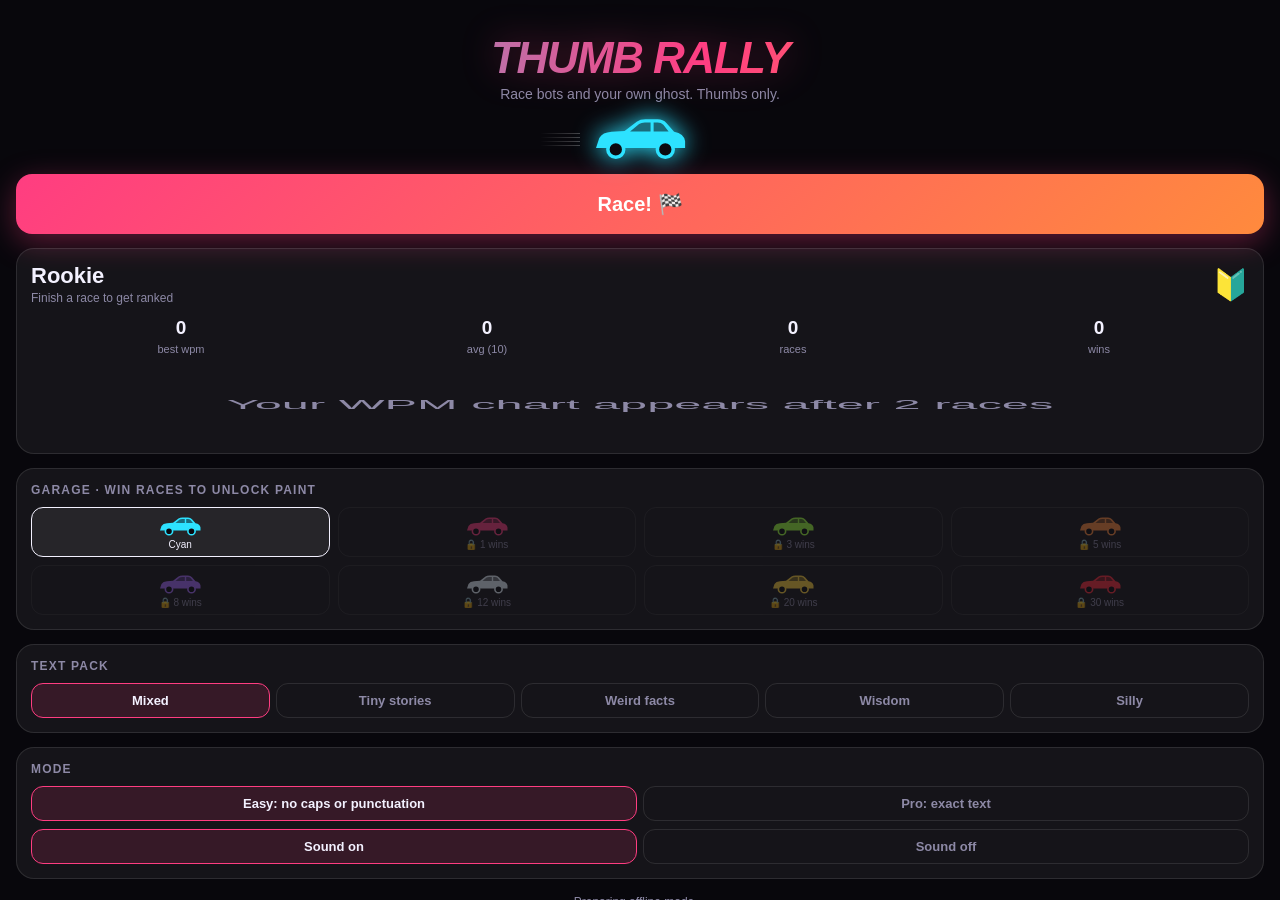
==== rally/index.html @ 87e40819 "Add Thumb Rally, an offline mobile typing racer Co-Authored-By: Claude Opus 5.5 <noreply@anthropic.c" ====
<!DOCTYPE html>
<html lang="en">
<head>
<meta charset="utf-8">
<meta name="viewport" content="width=device-width,initial-scale=1,maximum-scale=1,user-scalable=no,viewport-fit=cover,interactive-widget=resizes-content">
<meta name="theme-color" content="#08070c">
<meta name="apple-mobile-web-app-capable" content="yes">
<meta name="mobile-web-app-capable" content="yes">
<meta name="apple-mobile-web-app-status-bar-style" content="black-translucent">
<meta name="apple-mobile-web-app-title" content="Thumb Rally">
<link rel="manifest" href="manifest.json">
<link rel="apple-touch-icon" href="icon-180.png">
<link rel="icon" href="icon-192.png">
<title>Thumb Rally</title>
<style>
:root{--bg:#08070c;--fg:#f3f1ff;--dim:#8d89a6;--card:rgba(255,255,255,.055);--line:rgba(255,255,255,.1);--accent:#ff3d81;--good:#3ef0a1;--bad:#ff4d5e;--me:#2de2ff}
*{box-sizing:border-box;margin:0;padding:0}
html,body{height:100%;background:var(--bg);color:var(--fg);font-family:-apple-system,BlinkMacSystemFont,"SF Pro Rounded","Segoe UI",Roboto,sans-serif;overflow:hidden;-webkit-tap-highlight-color:transparent;overscroll-behavior:none}
button{font:inherit;color:inherit;background:none;border:0;cursor:pointer;-webkit-user-select:none;user-select:none}
#app{position:fixed;top:0;left:0;right:0;height:100%;display:flex;flex-direction:column;overflow:hidden}
.hidden{display:none!important}
.btn{display:block;width:100%;padding:15px;border-radius:16px;background:var(--card);border:1px solid var(--line);font-size:17px;font-weight:700;text-align:center}
.btn.go{background:linear-gradient(135deg,#ff3d81,#ff8a3d);border:0;color:#fff;font-size:20px;padding:18px;box-shadow:0 8px 30px rgba(255,61,129,.35)}
.card{background:var(--card);border:1px solid var(--line);border-radius:18px;padding:14px}
.card h3{font-size:12px;text-transform:uppercase;letter-spacing:1.2px;color:var(--dim);margin-bottom:10px;font-weight:700}
.chips{display:flex;gap:6px;flex-wrap:wrap}
.chip{flex:1;min-width:70px;padding:9px 6px;border-radius:12px;border:1px solid var(--line);font-size:13px;font-weight:650;color:var(--dim)}
.chip.on{color:var(--fg);border-color:var(--accent);background:rgba(255,61,129,.14)}
/* home */
#home{flex:1;overflow-y:auto;padding:calc(env(safe-area-inset-top) + 18px) 16px calc(env(safe-area-inset-bottom) + 18px);display:flex;flex-direction:column;gap:14px}
.brand{text-align:center;padding-top:2vh}
.logo{font-size:44px;font-weight:900;font-style:italic;letter-spacing:-1.5px;line-height:1;background:linear-gradient(90deg,#2de2ff,#ff3d81 55%,#ffb03d);-webkit-background-clip:text;background-clip:text;color:transparent;filter:drop-shadow(0 0 18px rgba(255,61,129,.35))}
.tag{color:var(--dim);margin-top:6px;font-size:14px}
.hero-car{height:44px;margin:14px auto 0;width:120px;position:relative}
.hero-car svg{width:120px;height:44px;filter:drop-shadow(0 0 12px currentColor)}
.speedlines{position:absolute;left:-40px;top:14px;width:40px;height:16px;background:repeating-linear-gradient(180deg,transparent 0 3px,rgba(255,255,255,.25) 3px 4px);mask:linear-gradient(90deg,transparent,#000);-webkit-mask:linear-gradient(90deg,transparent,#000)}
.rank{display:flex;align-items:center;justify-content:space-between}
.rank .big{font-size:22px;font-weight:850}
.rank .sub{color:var(--dim);font-size:12px;margin-top:2px}
.kpis{display:grid;grid-template-columns:repeat(4,1fr);gap:6px;margin-top:12px;text-align:center}
.kpis b{display:block;font-size:19px;font-weight:800}
.kpis span{font-size:11px;color:var(--dim)}
#spark{width:100%;height:70px;margin-top:12px;display:block}
.garage{display:grid;grid-template-columns:repeat(4,1fr);gap:8px}
.paint{border-radius:12px;border:1px solid var(--line);padding:8px 0 6px;display:flex;flex-direction:column;align-items:center;gap:3px;font-size:10px;color:var(--dim)}
.paint svg{width:44px;height:20px}
.paint.on{border-color:var(--fg);background:rgba(255,255,255,.07);color:var(--fg)}
.paint.locked{opacity:.35}
.foot{text-align:center;color:var(--dim);font-size:12px;line-height:1.6}
.foot .ok{color:var(--good)}
/* race */
#race{flex:1;display:flex;flex-direction:column;gap:8px;padding:calc(env(safe-area-inset-top) + 8px) 12px 8px;min-height:0}
.rtop{display:flex;align-items:center;gap:10px}
.x{width:36px;height:36px;border-radius:12px;background:var(--card);border:1px solid var(--line);font-size:16px;flex:none}
.live{flex:1;display:flex;justify-content:space-around;text-align:center}
.live b{display:block;font-size:20px;font-weight:850;font-variant-numeric:tabular-nums;line-height:1.1}
.live span{font-size:10px;color:var(--dim);text-transform:uppercase;letter-spacing:1px}
#track{position:relative;border-radius:14px;background:linear-gradient(180deg,#111018,#0c0b12);border:1px solid var(--line);padding:4px 0;flex:none;overflow:hidden}
.lane{position:relative;height:28px;border-bottom:1px dashed rgba(255,255,255,.07)}
.lane:last-child{border-bottom:0}
.lane .nm{position:absolute;right:22px;top:50%;transform:translateY(-50%);font-size:9px;color:rgba(255,255,255,.28);font-weight:700;letter-spacing:.5px;text-transform:uppercase;white-space:nowrap}
.car{position:absolute;top:4px;left:0;width:44px;height:20px;will-change:transform}
.car svg{width:44px;height:20px;display:block}
.car.me svg{filter:drop-shadow(0 0 6px currentColor)}
.car.ghost{opacity:.35}
.finish{position:absolute;top:0;bottom:0;right:6px;width:8px;background:conic-gradient(#fff 25%,#000 0 50%,#fff 0 75%,#000 0) 0 0/8px 8px;opacity:.6}
#count{position:absolute;inset:0;display:flex;align-items:center;justify-content:center;font-size:54px;font-weight:900;font-style:italic;background:rgba(8,7,12,.55);pointer-events:none}
#text{flex:1;min-height:56px;overflow-y:auto;font-size:19px;line-height:1.55;padding:10px 12px;border-radius:14px;background:var(--card);border:1px solid var(--line);color:#6f6b86;scroll-behavior:smooth;-webkit-user-select:none;user-select:none}
#text .done{color:var(--fg)}
#text .ok{color:var(--good)}
#text .err{color:#fff;background:var(--bad);border-radius:3px}
#text .cur{border-bottom:2px solid var(--me);color:#cfcbe6}
#text .caret{display:inline-block;width:2px;height:1.1em;background:var(--me);vertical-align:-2px;margin-right:-2px;animation:blink 1s steps(1) infinite}
@keyframes blink{50%{opacity:0}}
#inp{flex:none;width:100%;font-size:18px;padding:12px 14px;border-radius:14px;border:2px solid var(--line);background:#111018;color:var(--fg);outline:none;font-family:inherit}
#inp.bad{border-color:var(--bad);background:#2a0f16}
#inp:focus{border-color:var(--me)}
#inp.bad:focus{border-color:var(--bad)}
#tapkb{flex:none;text-align:center;font-size:12px;color:var(--dim)}
/* results */
#res{position:fixed;inset:0;background:rgba(6,5,10,.82);backdrop-filter:blur(10px);-webkit-backdrop-filter:blur(10px);display:flex;align-items:center;justify-content:center;padding:20px;opacity:0;pointer-events:none;transition:opacity .3s;z-index:5}
#res.show{opacity:1;pointer-events:auto}
.rc{width:100%;max-width:360px;display:flex;flex-direction:column;gap:12px;text-align:center}
.place{font-size:40px;font-weight:900;font-style:italic}
.wpmbig{font-size:64px;font-weight:900;line-height:1;font-variant-numeric:tabular-nums;background:linear-gradient(90deg,#2de2ff,#ff3d81);-webkit-background-clip:text;background-clip:text;color:transparent}
.wpmbig small{font-size:18px;-webkit-text-fill-color:var(--dim)}
.rgrid{display:grid;grid-template-columns:repeat(3,1fr);gap:6px}
.rgrid div{background:var(--card);border-radius:12px;padding:10px 0}
.rgrid b{display:block;font-size:18px}
.rgrid span{font-size:11px;color:var(--dim)}
.badge{display:inline-block;margin:0 auto;padding:6px 12px;border-radius:999px;background:rgba(62,240,161,.15);color:var(--good);font-weight:750;font-size:13px}
.badge.pink{background:rgba(255,61,129,.15);color:#ff7aa8}
.podium{font-size:13px;color:var(--dim);line-height:1.7}
.podium b{color:var(--fg)}
</style>
</head>
<body>
<div id="app">

<section id="home">
  <div class="brand">
    <div class="logo">THUMB RALLY</div>
    <div class="tag">Race bots and your own ghost. Thumbs only.</div>
    <div class="hero-car" id="heroCar"><div class="speedlines"></div></div>
  </div>
  <button class="btn go" id="bRace">Race! 🏁</button>
  <div class="card">
    <div class="rank"><div><div class="big" id="rName">Rookie</div><div class="sub" id="rNext">Finish a race to get ranked</div></div><div style="font-size:30px" id="rIcon">🔰</div></div>
    <div class="kpis"><div><b id="kBest">0</b><span>best wpm</span></div><div><b id="kAvg">0</b><span>avg (10)</span></div><div><b id="kRaces">0</b><span>races</span></div><div><b id="kWins">0</b><span>wins</span></div></div>
    <svg id="spark" viewBox="0 0 300 70" preserveAspectRatio="none"></svg>
  </div>
  <div class="card">
    <h3>Garage · win races to unlock paint</h3>
    <div class="garage" id="garage"></div>
  </div>
  <div class="card">
    <h3>Text pack</h3>
    <div class="chips" id="cPack"><button class="chip" data-v="mix">Mixed</button><button class="chip" data-v="story">Tiny stories</button><button class="chip" data-v="fact">Weird facts</button><button class="chip" data-v="wise">Wisdom</button><button class="chip" data-v="silly">Silly</button></div>
  </div>
  <div class="card">
    <h3>Mode</h3>
    <div class="chips" id="cEasy" style="margin-bottom:8px"><button class="chip" data-v="1">Easy: no caps or punctuation</button><button class="chip" data-v="0">Pro: exact text</button></div>
    <div class="chips" id="cSound"><button class="chip" data-v="1">Sound on</button><button class="chip" data-v="0">Sound off</button></div>
  </div>
  <div class="foot"><span id="offline">Preparing offline mode…</span><br><span id="a2hs"></span></div>
</section>

<section id="race" class="hidden">
  <div class="rtop">
    <button class="x" id="bQuit" aria-label="Quit">✕</button>
    <div class="live"><div><b id="lWpm">0</b><span>wpm</span></div><div><b id="lPlace">–</b><span>place</span></div><div><b id="lAcc">100%</b><span>accuracy</span></div><div><b id="lTime">0.0</b><span>sec</span></div></div>
  </div>
  <div id="track"><div class="finish"></div><div id="lanes"></div><div id="count">3</div></div>
  <div id="text"></div>
  <input id="inp" type="text" autocomplete="off" autocorrect="off" autocapitalize="none" spellcheck="false" inputmode="text" enterkeyhint="go" aria-label="Type here">
  <div id="tapkb" class="hidden">Tap the box above if your keyboard closed</div>
</section>

</div>

<div id="res">
  <div class="rc">
    <div class="place" id="oPlace">1st 🏆</div>
    <div class="wpmbig"><span id="oWpm">0</span> <small>wpm</small></div>
    <div id="oBadges" style="display:flex;flex-direction:column;gap:6px"></div>
    <div class="rgrid"><div><b id="oAcc">100%</b><span>accuracy</span></div><div><b id="oTime">0s</b><span>time</span></div><div><b id="oErr">0</b><span>typos</span></div></div>
    <div class="podium" id="oPodium"></div>
    <button class="btn go" id="oAgain">Race again</button>
    <button class="btn" id="oHome">Home</button>
  </div>
</div>

<script>
(()=>{
const $=s=>document.querySelector(s);
const store={get(k,d){try{const v=localStorage.getItem('rally.'+k);return v==null?d:JSON.parse(v)}catch(e){return d}},set(k,v){try{localStorage.setItem('rally.'+k,JSON.stringify(v))}catch(e){}}};
const S=Object.assign({races:0,wins:0,best:0,hist:[],ghost:null,color:0,easy:true,sound:true,pack:'mix',recent:[]},store.get('save',{}));
const persist=()=>store.set('save',S);

// ---------- content ----------
const PACKS={
story:["The cat waited by the door all afternoon. When the mail finally arrived, she sniffed it once, looked deeply disappointed, and went back to sleep.",
"My grandmother keeps a jar of buttons that nobody is allowed to use. She says each one is a memory, and some of them are older than our house.",
"He practiced the speech in the shower for a week. On the big day he forgot every word, told a joke instead, and got a standing ovation.",
"The last slice of pizza sat alone in the box. Four roommates walked past it twice, each one too polite to take it and too hungry to forget it.",
"She planted sunflowers along the fence in spring. By August they were taller than the neighbors, who started waving at the flowers instead of her.",
"The pilot announced a short delay. Somewhere in row twelve a baby laughed, and suddenly the whole cabin decided to be in a good mood.",
"We got lost on the way to the beach and found a tiny bakery instead. It is still the best wrong turn any of us has ever made.",
"The robot vacuum bumped into the couch for the fifth time, paused, and then turned around as if it had suddenly remembered an appointment.",
"Every Sunday my dad makes pancakes shaped like animals. Most of them look like potatoes, but we always guess the animal out loud anyway.",
"The new kid sat alone at lunch until someone slid over a cookie without a word. Twenty years later, they were still best friends.",
"Halfway up the mountain I wanted to quit. At the top, eating a squished sandwich above the clouds, I could not remember why.",
"The old dog no longer chases the ball. He just watches it roll away, wags his tail, and lets the puppy do the running for both of them."],
fact:["Octopuses have three hearts and blue blood. Two of the hearts pump blood to the gills, while the third keeps it moving through the rest of the body.",
"Honey almost never spoils. Archaeologists have found pots of honey in ancient Egyptian tombs that were thousands of years old and still edible.",
"A day on Venus is longer than a year on Venus. The planet spins so slowly that it circles the sun before it finishes a single rotation.",
"Bananas are berries, but strawberries are not. In botany, a berry grows from a single flower with one ovary, and strawberries break that rule.",
"Sea otters often hold hands while they sleep so they do not drift apart. A group of resting otters floating together is called a raft.",
"The Eiffel Tower grows taller in summer. Heat makes the iron expand, adding up to about fifteen centimeters to its height on hot days.",
"Wombats produce cube shaped poop. Scientists think the shape helps it stay put, so the droppings can mark territory without rolling away.",
"Your brain uses about twenty percent of your body's energy, even though it makes up only around two percent of your weight.",
"Lightning is about five times hotter than the surface of the sun. A single bolt can heat the air around it to roughly thirty thousand kelvin.",
"Some turtles can breathe through their rear ends. In winter, certain species absorb oxygen from the water this way while resting on the bottom.",
"There are more ways to shuffle a deck of cards than there are atoms on Earth. Any well shuffled deck is almost certainly in a brand new order.",
"A group of flamingos is called a flamboyance. They get their pink color from the tiny shrimp and algae they eat every day."],
wise:["You do not have to be great to start, but you do have to start to be great. The first draft is allowed to be terrible. That is its job.",
"Drink some water, step outside, and look at something far away. Half of your problems feel smaller after ten minutes of sky.",
"Be the kind of person who returns the shopping cart. Nobody is watching, and that is exactly the point.",
"Comparison is a thief with excellent timing. Run your own race, at your own pace, and check your own progress instead of theirs.",
"Say thank you more than you think you need to. People remember how you made them feel long after they forget what you said.",
"Rest is not a reward for finishing. It is part of the work, the same way silence is part of the music.",
"If it takes less than two minutes, do it now. A tiny task left waiting grows heavier every time you look at it.",
"Ask the question. The worst answer is no, and no is just the place where a better question usually begins.",
"Small habits add up quietly. One page a day is a dozen books a year, and nobody notices until you are suddenly the one who reads.",
"Your future self is watching what you do right now. Give them something to be grateful for, even if it is only a good night of sleep.",
"Mistakes are proof that you are trying. Keep the lesson, lose the shame, and go again with slightly better aim.",
"Call your people. The ones who knew you before you figured anything out are rare, and they will not be around forever."],
silly:["A penguin in a tuxedo walked into a fancy restaurant. The waiter apologized and said the dress code was casual tonight.",
"My phone changed dinner to diner, so now my whole family thinks I bought a restaurant. I am not correcting them yet.",
"The toaster and the microwave are not speaking. Nobody knows what happened, but the bread has clearly picked a side.",
"Breaking news: local man finally finds the end of the tape roll and declares it the greatest day of his entire life.",
"If a llama wore pajamas, would it be a pajama llama or a llama in pajamas? Experts are divided and frankly a little tired.",
"I told my plant a joke today. It did not laugh, but it did grow one new leaf, which I am choosing to see as a polite chuckle.",
"The squirrel outside my window has a better routine than I do. Wake up, snack, sprint, nap, snack again, and no emails at all.",
"My cat knocked a glass off the table, stared at me, and then knocked off a second one just to make sure I understood the message.",
"I tried to organize my sock drawer, but every pair had already run away together. Only the single socks remain, plotting revenge.",
"The weather app said zero percent chance of rain, and the clouds took that personally. I am now writing this from inside a puddle.",
"Today I pressed the elevator button eleven times. It did not come faster, but it did make me feel like a very important person.",
"My smart fridge sent me a notification that just said we need to talk. I have not opened the kitchen door since."]};
const ALL=Object.entries(PACKS).flatMap(([k,a])=>a.map((t,i)=>k+':'+i));
function pickText(){const pool=ALL.filter(id=>(S.pack==='mix'||id.startsWith(S.pack+':'))&&!S.recent.includes(id));const list=pool.length?pool:ALL.filter(id=>S.pack==='mix'||id.startsWith(S.pack+':'));
  const id=list[(Math.random()*list.length)|0];S.recent=[id,...S.recent].slice(0,20);const[k,i]=id.split(':');let t=PACKS[k][+i];
  if(S.easy)t=t.toLowerCase().replace(/[^a-z ]/g,'').replace(/\s+/g,' ').trim();return t}

// ---------- cars ----------
const PAINTS=[['Cyan','#2de2ff',0],['Hot pink','#ff3d81',1],['Lime','#9dff3d',3],['Tangerine','#ff8a3d',5],['Violet','#a76bff',8],['Ice','#e8f4ff',12],['Gold','#ffd23d',20],['Ruby','#ff2b3d',30]];
const carSVG=c=>`<svg viewBox="0 0 44 20" style="color:${c}"><path fill="currentColor" d="M2 14.5 3.5 10Q5 7.5 9 7.2L15 6.8 20.5 2.6Q22 1.5 24.5 1.5H30Q32.5 1.5 34 3.2L37.5 7.2Q42 8 42.5 11.5V14.5Z"/><path fill="#0b0a10" opacity=".55" d="M17.5 7 21.6 3.6Q22.6 2.9 24.2 2.9H26.8V7ZM28.2 2.9H30Q31.6 2.9 32.6 4L35 7H28.2Z"/><circle cx="11" cy="15.2" r="3.6" fill="#0b0a10" stroke="currentColor" stroke-width="1.6"/><circle cx="33.5" cy="15.2" r="3.6" fill="#0b0a10" stroke="currentColor" stroke-width="1.6"/></svg>`;
const BOTNAMES=['Grandma Gigi','Turbo Tom','Auto Correct','Speedy Sue','Captain Caps','Lag Lord','Sir Swipe','Thumb Wars','Emoji Emma','Typo Tyler','Fast Fiona','Slow Joe Pro','Backspace Bob','Keyboard Kim'];
const BOTCOLORS=['#ffb03d','#9dff3d','#a76bff','#ff6b6b','#ffd23d','#7af0ff'];

// ---------- sound ----------
let AC=null;
function tone(f,d=.06,v=.035,type='sine',delay=0){if(!S.sound)return;try{AC=AC||new(window.AudioContext||window.webkitAudioContext)();if(AC.state==='suspended')AC.resume();
  const t0=AC.currentTime+delay,o=AC.createOscillator(),g=AC.createGain();o.type=type;o.frequency.value=f;g.gain.setValueAtTime(0,t0);g.gain.linearRampToValueAtTime(v,t0+.006);g.gain.exponentialRampToValueAtTime(.0001,t0+d);o.connect(g).connect(AC.destination);o.start(t0);o.stop(t0+d+.02)}catch(e){}}
const buzz=ms=>{try{navigator.vibrate&&navigator.vibrate(ms)}catch(e){}};

// ---------- viewport (keep UI above the keyboard) ----------
const app=$('#app');
function fitVV(){const vv=window.visualViewport;if(!vv)return;app.style.height=vv.height+'px';app.style.transform=`translateY(${vv.offsetTop}px)`;if(R)layoutTrack()}
if(window.visualViewport){visualViewport.addEventListener('resize',fitVV);visualViewport.addEventListener('scroll',fitVV)}
addEventListener('resize',fitVV);

// ---------- race ----------
let R=null;const inp=$('#inp');
const avgRecent=n=>{const h=S.hist.slice(-n);return h.length?h.reduce((a,b)=>a+b,0)/h.length:0};
function newRace(){
  const text=pickText();const base=Math.max(14,avgRecent(5)||24);const lift=1+Math.min(S.wins,30)*.004;
  const names=[...BOTNAMES].sort(()=>Math.random()-.5);const mult=[.8,.97,1.13].sort(()=>Math.random()-.5);
  const bots=mult.map((m,k)=>({name:names[k],color:BOTCOLORS[(k+S.races)%BOTCOLORS.length],wpm:base*m*lift*(.95+Math.random()*.1),pos:0,noise:0,fin:null}));
  R={text,words:text.split(' '),wi:0,committed:0,good:0,errNow:0,keys:0,typos:0,state:'count',t0:0,t:0,bots,ghost:S.ghost,samples:[],lastSample:0,fin:null};
  persist();
  // lanes
  const lanes=$('#lanes');lanes.innerHTML='';
  const rows=[{name:'You',color:PAINTS[S.color][1],me:true},...(R.ghost?[{name:'Your best · '+R.ghost.wpm,color:PAINTS[S.color][1],ghost:true}]:[]),...bots.map(b=>({name:b.name,color:b.color}))];
  rows.forEach(r=>{const l=document.createElement('div');l.className='lane';l.innerHTML=`<span class="nm">${r.name}</span><div class="car${r.me?' me':''}${r.ghost?' ghost':''}">${carSVG(r.color)}</div>`;lanes.appendChild(l);r.el=l.querySelector('.car')});
  R.cars=rows;
  inp.value='';inp.classList.remove('bad');
  $('#res').classList.remove('show');$('#home').classList.add('hidden');$('#race').classList.remove('hidden');
  renderText();updLive();layoutTrack();
  inp.focus({preventScroll:true});
  // countdown
  const c=$('#count');c.classList.remove('hidden');let n=3;c.textContent=n;tone(440,.15,.05,'square');
  clearInterval(R.cd);R.cd=setInterval(()=>{n--;if(n>0){c.textContent=n;tone(440,.15,.05,'square')}else{clearInterval(R.cd);c.textContent='GO!';tone(880,.3,.05,'square');R.state='run';R.t0=performance.now();inp.value='';setTimeout(()=>c.classList.add('hidden'),450);requestAnimationFrame(loop)}},700);
}
let trackW=300;function layoutTrack(){const w=$('#track').clientWidth;if(w>0)trackW=w-44-18;placeCars()}
function placeCars(){if(!R)return;const total=R.text.length;
  R.cars.forEach((c,k)=>{let f=0;if(c.me)f=(R.committed+R.good)/total;else if(c.ghost)f=ghostAt(R.t);else f=R.bots[k-(R.ghost?2:1)].pos/total;
    c.el.style.transform=`translateX(${Math.min(1,f)*trackW}px)`})}
function ghostAt(t){const g=R.ghost;if(!g)return 0;const i=Math.floor(t/.25);return i>=g.s.length?1:g.s[i]}
function norm(v){return S.easy?v.toLowerCase():v.replace(/[‘’]/g,"'").replace(/[“”]/g,'"')}
inp.addEventListener('input',e=>{
  if(!R||R.state!=='run'){inp.value='';return}
  let v=norm(inp.value);const before=R.errNow;
  if(e.inputType&&e.inputType.startsWith('insert'))R.keys+=(e.data||'x').length;
  // commit finished words (works for swipe typing too)
  for(;;){const last=R.wi===R.words.length-1;const target=R.words[R.wi]+(last?'':' ');
    if(v.startsWith(target)){v=v.slice(target.length);R.committed+=target.length;R.wi++;tone(620+Math.random()*80,.05,.025);if(R.wi>=R.words.length){inp.value='';R.good=0;R.errNow=0;finish();return}}else break}
  if(inp.value!==v)inp.value=v;
  const target=R.words[R.wi]+(R.wi===R.words.length-1?'':' ');let k=0;while(k<v.length&&k<target.length&&v[k]===target[k])k++;
  R.good=k;R.errNow=v.length-k;
  if(R.errNow>before){R.typos+=R.errNow-before;tone(150,.09,.05,'triangle');buzz(25)}
  inp.classList.toggle('bad',R.errNow>0);renderText();
});
inp.addEventListener('keydown',e=>{if(e.key==='Enter')e.preventDefault()});
inp.addEventListener('blur',()=>{if(R&&R.state!=='done'&&!$('#race').classList.contains('hidden'))$('#tapkb').classList.remove('hidden')});
inp.addEventListener('focus',()=>{$('#tapkb').classList.add('hidden');window.scrollTo(0,0)});
$('#text').addEventListener('click',()=>inp.focus());$('#track').addEventListener('click',()=>inp.focus());

const esc=s=>s.replace(/&/g,'&amp;').replace(/</g,'&lt;');
function renderText(){const t=R.text,p=R.committed,g=R.good,e=R.errNow;
  const cur=R.words[R.wi]||'';const wEnd=p+cur.length;
  const a=esc(t.slice(0,p)),b=esc(t.slice(p,p+g)),c=esc(t.slice(p+g,p+g+e)),d1=esc(t.slice(p+g+e,Math.max(wEnd,p+g+e))),d2=esc(t.slice(Math.max(wEnd,p+g+e)));
  $('#text').innerHTML=`<span class="done">${a}</span><span class="cur"><span class="ok">${b}</span><span class="err">${c.replace(/ /g,'&nbsp;')}</span><span class="caret"></span>${d1}</span>${d2}`;
  const car=$('#text .caret');if(car){const box=$('#text');const top=car.offsetTop-box.offsetTop;if(top>box.scrollTop+box.clientHeight-34||top<box.scrollTop)box.scrollTop=top-10}}
function wpmNow(){const m=R.t/60;return m>0.01?Math.round((R.committed+R.good)/5/m):0}
function acc(){return R.keys?Math.max(0,Math.round(100*(R.keys-R.typos)/R.keys)):100}
function place(){const me=R.committed+R.good;let p=1;R.bots.forEach(b=>{if(b.fin!=null||b.pos>me)p++});return p}
const ord=n=>n+(['th','st','nd','rd'][n]||'th');
function updLive(){$('#lWpm').textContent=R.state==='run'||R.state==='done'?wpmNow():0;$('#lPlace').textContent=R.state==='count'?'–':ord(place());$('#lAcc').textContent=acc()+'%';$('#lTime').textContent=R.t.toFixed(1)}
let lastF=0;
function loop(now){if(!R||R.state!=='run')return;const dt=lastF?Math.min(.05,(now-lastF)/1000):0;lastF=now;R.t=(now-R.t0)/1000;
  const total=R.text.length;
  R.bots.forEach(b=>{if(b.fin!=null)return;b.noise+=(Math.random()-.5)*dt*3;b.noise=Math.max(-1,Math.min(1,b.noise*.995));
    const cps=b.wpm*5/60*(1+.28*b.noise);b.pos+=Math.max(0,cps)*dt;if(b.pos>=total){b.pos=total;b.fin=R.t}});
  if(R.t-R.lastSample>=.25){R.lastSample+=.25;R.samples.push((R.committed+R.good)/total)}
  placeCars();updLive();requestAnimationFrame(loop)}
function finish(){R.state='done';R.t=(performance.now()-R.t0)/1000;R.samples.push(1);lastF=0;
  const wpm=Math.round(R.text.length/5/(R.t/60));const a=acc();const pl=1+R.bots.filter(b=>b.fin!=null&&b.fin<R.t).length;
  const prevBest=S.best;const prevWins=S.wins;
  S.races++;if(pl===1)S.wins++;S.hist.push(wpm);if(S.hist.length>200)S.hist=S.hist.slice(-200);
  let newBest=false;if(wpm>S.best){S.best=wpm;S.ghost={wpm,s:R.samples.map(x=>+x.toFixed(3))};newBest=true}
  persist();placeCars();updLive();
  [523,659,784,1047].forEach((f,k)=>tone(f,.3,.04,'square',k*.08));buzz([30,50,30]);
  $('#oPlace').textContent=['','1st 🏆','2nd 🥈','3rd 🥉','4th 🏁'][pl];
  $('#oWpm').textContent=wpm;$('#oAcc').textContent=a+'%';$('#oTime').textContent=R.t.toFixed(1)+'s';$('#oErr').textContent=R.typos;
  const badges=[];if(newBest)badges.push(`<span class="badge">🔥 New personal best${prevBest?` (+${wpm-prevBest})`:''}</span>`);
  PAINTS.forEach(p=>{if(p[2]>prevWins&&p[2]<=S.wins)badges.push(`<span class="badge pink">🎨 Unlocked ${p[0]} paint</span>`)});
  const oldRank=rankOf(prevBest),nr=rankOf(S.best);if(nr.name!==oldRank.name&&S.best>0)badges.push(`<span class="badge">${nr.icon} Ranked up to ${nr.name}</span>`);
  $('#oBadges').innerHTML=badges.join('');
  $('#oPodium').innerHTML=R.bots.map(b=>`${b.name}: <b>${Math.round(b.wpm)} wpm</b>`).join(' · ');
  setTimeout(()=>$('#res').classList.add('show'),600)}

// ---------- home ----------
const RANKS=[[0,'Rookie','🔰'],[20,'Street Racer','🛞'],[30,'Pro','⚡'],[40,'Elite','🔥'],[55,'Champion','🏆'],[70,'Legend','👑']];
function rankOf(b){let r=RANKS[0];for(const x of RANKS)if(b>=x[0])r=x;const i=RANKS.indexOf(r);return{name:r[1],icon:r[2],next:RANKS[i+1]}}
function renderHome(){const r=rankOf(S.best);$('#rName').textContent=r.name;$('#rIcon').textContent=r.icon;
  $('#rNext').textContent=S.races?(r.next?`Hit ${r.next[0]} wpm to reach ${r.next[1]}`:'Top rank. Legendary thumbs.'):'Finish a race to get ranked';
  $('#kBest').textContent=S.best;$('#kAvg').textContent=Math.round(avgRecent(10));$('#kRaces').textContent=S.races;$('#kWins').textContent=S.wins;
  const h=S.hist.slice(-30),sp=$('#spark');
  if(h.length<2)sp.innerHTML=`<text x="150" y="40" fill="#8d89a6" font-size="12" text-anchor="middle">Your WPM chart appears after 2 races</text>`;
  else{const mx=Math.max(...h)*1.1,mn=Math.min(...h)*.85,pts=h.map((v,i)=>[i/(h.length-1)*296+2,66-(v-mn)/(mx-mn||1)*60]);
    const d=pts.map((p,i)=>(i?'L':'M')+p[0].toFixed(1)+' '+p[1].toFixed(1)).join(' ');const lp=pts[pts.length-1];
    sp.innerHTML=`<defs><linearGradient id="g" x1="0" x2="0" y1="0" y2="1"><stop offset="0" stop-color="#ff3d81" stop-opacity=".35"/><stop offset="1" stop-color="#ff3d81" stop-opacity="0"/></linearGradient></defs><path d="${d} L298 70 L2 70Z" fill="url(#g)"/><path d="${d}" fill="none" stroke="#ff3d81" stroke-width="2" vector-effect="non-scaling-stroke"/><circle cx="${lp[0]}" cy="${lp[1]}" r="3" fill="#fff"/>`}
  $('#heroCar').innerHTML='<div class="speedlines"></div>'+carSVG(PAINTS[S.color][1]);$('#heroCar').style.color=PAINTS[S.color][1];
  const g=$('#garage');g.innerHTML='';PAINTS.forEach((p,i)=>{const ok=S.wins>=p[2];const b=document.createElement('button');b.className='paint'+(i===S.color?' on':'')+(ok?'':' locked');
    b.innerHTML=carSVG(p[1])+(ok?p[0]:`🔒 ${p[2]} wins`);b.onclick=()=>{if(!ok){tone(160,.1,.04,'triangle');return}S.color=i;persist();renderHome();tone(700,.08)};g.appendChild(b)});
  const sel=(id,val)=>$(id).querySelectorAll('.chip').forEach(b=>b.classList.toggle('on',b.dataset.v===val));
  sel('#cPack',S.pack);sel('#cEasy',S.easy?'1':'0');sel('#cSound',S.sound?'1':'0')}
const chipGroup=(id,fn)=>$(id).querySelectorAll('.chip').forEach(b=>b.onclick=()=>{fn(b.dataset.v);persist();renderHome()});
chipGroup('#cPack',v=>S.pack=v);chipGroup('#cEasy',v=>S.easy=v==='1');chipGroup('#cSound',v=>S.sound=v==='1');
function goHome(){if(R){clearInterval(R.cd);R.state='done'}R=null;inp.blur();$('#res').classList.remove('show');$('#race').classList.add('hidden');$('#home').classList.remove('hidden');renderHome()}
$('#bRace').onclick=newRace;$('#oAgain').onclick=newRace;$('#oHome').onclick=goHome;$('#bQuit').onclick=goHome;
renderHome();fitVV();

// ---------- offline ----------
const standalone=matchMedia('(display-mode: standalone)').matches||navigator.standalone;
if(!standalone&&/iPhone|iPad|iPod/.test(navigator.userAgent))$('#a2hs').textContent='Tip: Share → Add to Home Screen for a full screen app.';
if('serviceWorker'in navigator){navigator.serviceWorker.register('sw.js').then(()=>navigator.serviceWorker.ready).then(()=>{$('#offline').innerHTML='<span class="ok">✓ Ready to play offline</span>'}).catch(()=>{$('#offline').textContent='Offline mode unavailable. Keep this tab open.'})}
else $('#offline').textContent='Keep this tab open to play offline.';
window.__rally={get R(){return R},S};
})();
</script>
</body>
</html>
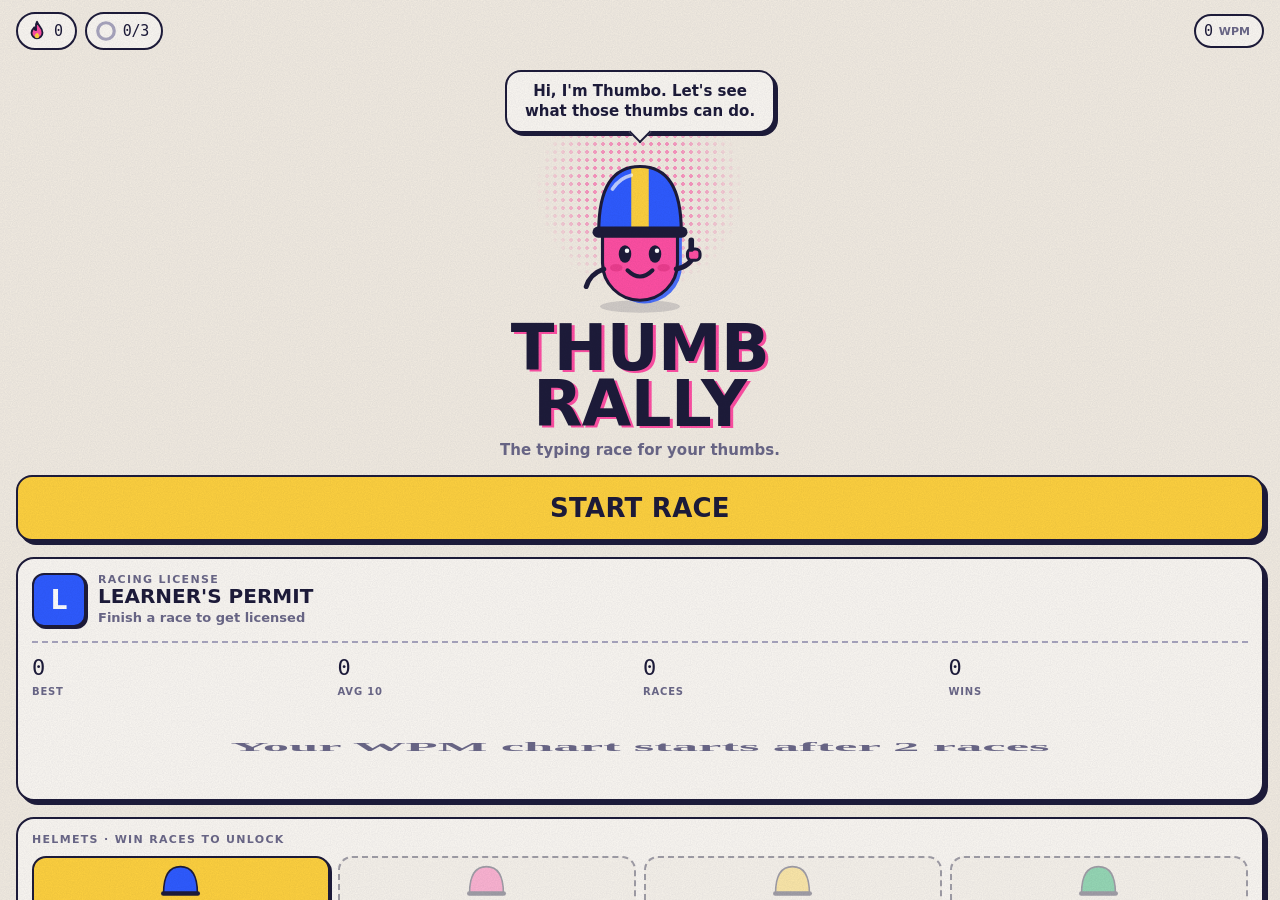
==== commit 6c5bdc6c: "Rebrand Thumb Rally: risograph style, Thumbo mascot, streaks and daily goal Co-Authored-By: Claude O" ====
--- a/rally/index.html
+++ b/rally/index.html
@@ -3,123 +3,174 @@
 <head>
 <meta charset="utf-8">
 <meta name="viewport" content="width=device-width,initial-scale=1,maximum-scale=1,user-scalable=no,viewport-fit=cover,interactive-widget=resizes-content">
-<meta name="theme-color" content="#08070c">
+<meta name="theme-color" content="#F3EDE2">
 <meta name="apple-mobile-web-app-capable" content="yes">
 <meta name="mobile-web-app-capable" content="yes">
-<meta name="apple-mobile-web-app-status-bar-style" content="black-translucent">
+<meta name="apple-mobile-web-app-status-bar-style" content="default">
 <meta name="apple-mobile-web-app-title" content="Thumb Rally">
 <link rel="manifest" href="manifest.json">
 <link rel="apple-touch-icon" href="icon-180.png">
 <link rel="icon" href="icon-192.png">
+<link rel="preload" href="fonts/bricolage.woff2" as="font" type="font/woff2" crossorigin>
 <title>Thumb Rally</title>
 <style>
-:root{--bg:#08070c;--fg:#f3f1ff;--dim:#8d89a6;--card:rgba(255,255,255,.055);--line:rgba(255,255,255,.1);--accent:#ff3d81;--good:#3ef0a1;--bad:#ff4d5e;--me:#2de2ff}
+@font-face{font-family:Brico;src:url(fonts/bricolage.woff2) format('woff2-variations'),url(fonts/bricolage.woff2) format('woff2');font-weight:200 800;font-stretch:75% 100%;font-display:block}
+@font-face{font-family:Mono;src:url(fonts/dmmono-500.woff2) format('woff2');font-weight:500;font-display:block}
+:root{
+  --paper:#F3EDE2;--card:#FBF8F2;--ink:#1D1B3A;--ink2:#6B6888;--ink3:#A9A6BE;
+  --pink:#FF4FA3;--blue:#2E5BFF;--yellow:#FFD23F;--green:#00A95C;
+  --sh:4px 4px 0 var(--ink);--bd:2.5px solid var(--ink);
+}
 *{box-sizing:border-box;margin:0;padding:0}
-html,body{height:100%;background:var(--bg);color:var(--fg);font-family:-apple-system,BlinkMacSystemFont,"SF Pro Rounded","Segoe UI",Roboto,sans-serif;overflow:hidden;-webkit-tap-highlight-color:transparent;overscroll-behavior:none}
+html,body{height:100%;background:var(--paper);color:var(--ink);font-family:Brico,-apple-system,system-ui,sans-serif;font-weight:520;overflow:hidden;-webkit-tap-highlight-color:transparent;overscroll-behavior:none;-webkit-font-smoothing:antialiased}
+body::after{content:'';position:fixed;inset:-50%;pointer-events:none;z-index:50;opacity:.22;mix-blend-mode:multiply;
+  background-image:url("data:image/svg+xml;utf8,<svg xmlns='http://www.w3.org/2000/svg' width='180' height='180'><filter id='n'><feTurbulence type='fractalNoise' baseFrequency='.85' numOctaves='2' stitchTiles='stitch'/><feColorMatrix values='0 0 0 0 .1 0 0 0 0 .1 0 0 0 0 .2 0 0 0 .55 0'/></filter><rect width='100%25' height='100%25' filter='url(%23n)'/></svg>")}
 button{font:inherit;color:inherit;background:none;border:0;cursor:pointer;-webkit-user-select:none;user-select:none}
+.mono{font-family:Mono,ui-monospace,monospace;font-weight:500;letter-spacing:-.02em}
+.display{font-stretch:75%;font-weight:800;text-transform:uppercase;letter-spacing:-.01em;line-height:.88}
+.misreg{text-shadow:3px 2px 0 var(--pink)}
 #app{position:fixed;top:0;left:0;right:0;height:100%;display:flex;flex-direction:column;overflow:hidden}
 .hidden{display:none!important}
-.btn{display:block;width:100%;padding:15px;border-radius:16px;background:var(--card);border:1px solid var(--line);font-size:17px;font-weight:700;text-align:center}
-.btn.go{background:linear-gradient(135deg,#ff3d81,#ff8a3d);border:0;color:#fff;font-size:20px;padding:18px;box-shadow:0 8px 30px rgba(255,61,129,.35)}
-.card{background:var(--card);border:1px solid var(--line);border-radius:18px;padding:14px}
-.card h3{font-size:12px;text-transform:uppercase;letter-spacing:1.2px;color:var(--dim);margin-bottom:10px;font-weight:700}
+.card{background:var(--card);border:var(--bd);border-radius:18px;box-shadow:var(--sh);padding:14px}
+.label{font-size:11px;font-weight:700;letter-spacing:.12em;text-transform:uppercase;color:var(--ink2)}
+.btn{display:block;width:100%;padding:15px;border-radius:16px;background:var(--card);border:var(--bd);box-shadow:var(--sh);font-size:17px;font-weight:750;text-align:center;transition:transform .06s,box-shadow .06s}
+.btn:active{transform:translate(3px,3px);box-shadow:1px 1px 0 var(--ink)}
+.btn.go{background:var(--yellow);font-stretch:75%;font-weight:800;font-size:26px;text-transform:uppercase;letter-spacing:.01em;padding:16px}
 .chips{display:flex;gap:6px;flex-wrap:wrap}
-.chip{flex:1;min-width:70px;padding:9px 6px;border-radius:12px;border:1px solid var(--line);font-size:13px;font-weight:650;color:var(--dim)}
-.chip.on{color:var(--fg);border-color:var(--accent);background:rgba(255,61,129,.14)}
-/* home */
-#home{flex:1;overflow-y:auto;padding:calc(env(safe-area-inset-top) + 18px) 16px calc(env(safe-area-inset-bottom) + 18px);display:flex;flex-direction:column;gap:14px}
-.brand{text-align:center;padding-top:2vh}
-.logo{font-size:44px;font-weight:900;font-style:italic;letter-spacing:-1.5px;line-height:1;background:linear-gradient(90deg,#2de2ff,#ff3d81 55%,#ffb03d);-webkit-background-clip:text;background-clip:text;color:transparent;filter:drop-shadow(0 0 18px rgba(255,61,129,.35))}
-.tag{color:var(--dim);margin-top:6px;font-size:14px}
-.hero-car{height:44px;margin:14px auto 0;width:120px;position:relative}
-.hero-car svg{width:120px;height:44px;filter:drop-shadow(0 0 12px currentColor)}
-.speedlines{position:absolute;left:-40px;top:14px;width:40px;height:16px;background:repeating-linear-gradient(180deg,transparent 0 3px,rgba(255,255,255,.25) 3px 4px);mask:linear-gradient(90deg,transparent,#000);-webkit-mask:linear-gradient(90deg,transparent,#000)}
-.rank{display:flex;align-items:center;justify-content:space-between}
-.rank .big{font-size:22px;font-weight:850}
-.rank .sub{color:var(--dim);font-size:12px;margin-top:2px}
-.kpis{display:grid;grid-template-columns:repeat(4,1fr);gap:6px;margin-top:12px;text-align:center}
-.kpis b{display:block;font-size:19px;font-weight:800}
-.kpis span{font-size:11px;color:var(--dim)}
-#spark{width:100%;height:70px;margin-top:12px;display:block}
-.garage{display:grid;grid-template-columns:repeat(4,1fr);gap:8px}
-.paint{border-radius:12px;border:1px solid var(--line);padding:8px 0 6px;display:flex;flex-direction:column;align-items:center;gap:3px;font-size:10px;color:var(--dim)}
-.paint svg{width:44px;height:20px}
-.paint.on{border-color:var(--fg);background:rgba(255,255,255,.07);color:var(--fg)}
-.paint.locked{opacity:.35}
-.foot{text-align:center;color:var(--dim);font-size:12px;line-height:1.6}
-.foot .ok{color:var(--good)}
-/* race */
-#race{flex:1;display:flex;flex-direction:column;gap:8px;padding:calc(env(safe-area-inset-top) + 8px) 12px 8px;min-height:0}
-.rtop{display:flex;align-items:center;gap:10px}
-.x{width:36px;height:36px;border-radius:12px;background:var(--card);border:1px solid var(--line);font-size:16px;flex:none}
+.chip{flex:1;min-width:64px;padding:9px 6px;border-radius:12px;border:2px solid var(--ink);font-size:13px;font-weight:700;background:var(--card)}
+.chip.on{background:var(--ink);color:var(--paper)}
+/* ---------- home ---------- */
+#home{flex:1;overflow-y:auto;padding:calc(env(safe-area-inset-top) + 12px) 16px calc(env(safe-area-inset-bottom) + 24px);display:flex;flex-direction:column;gap:16px}
+.topbar{display:flex;gap:8px;align-items:center}
+.pill{display:flex;align-items:center;gap:6px;padding:6px 12px 6px 8px;border:2px solid var(--ink);border-radius:999px;background:var(--card);font-weight:800;font-size:15px}
+.pill svg{width:22px;height:22px}
+.pill .mono{font-size:15px}
+.spacer{flex:1}
+.hero{position:relative;display:flex;flex-direction:column;align-items:center;padding-top:4px}
+.dots{position:absolute;width:210px;height:210px;top:18px;border-radius:50%;background:radial-gradient(var(--pink) 1.6px,transparent 1.9px) 0 0/8px 8px;opacity:.55;-webkit-mask:radial-gradient(circle,#000 35%,transparent 70%);mask:radial-gradient(circle,#000 35%,transparent 70%)}
+.bubble{position:relative;z-index:2;max-width:270px;background:var(--card);border:var(--bd);border-radius:16px;padding:10px 14px;font-size:15px;font-weight:650;line-height:1.3;text-align:center;box-shadow:3px 3px 0 var(--ink);margin-bottom:6px}
+.bubble::after{content:'';position:absolute;left:50%;bottom:-9px;width:14px;height:14px;background:var(--card);border-right:var(--bd);border-bottom:var(--bd);transform:translateX(-50%) rotate(45deg)}
+.thumbo{position:relative;z-index:1;width:150px;height:175px;animation:bob 2.6s ease-in-out infinite}
+.thumbo svg{width:100%;height:100%;overflow:visible}
+@keyframes bob{50%{transform:translateY(-5px)}}
+.eyes{animation:blink 4.5s infinite}
+@keyframes blink{0%,95%,100%{transform:scaleY(1)}97%{transform:scaleY(.1)}}
+.wordmark{font-size:64px;text-align:center;margin-top:6px}
+.tag{font-size:15px;color:var(--ink2);text-align:center;margin-top:8px;font-weight:600}
+.license{display:flex;gap:12px;align-items:center}
+.license .badge{width:54px;height:54px;flex:none;border-radius:12px;border:2px solid var(--ink);background:var(--blue);display:flex;align-items:center;justify-content:center;color:#fff;font-size:26px;font-weight:800;box-shadow:2px 2px 0 var(--ink)}
+.license b{display:block;font-size:20px;font-weight:800;font-stretch:80%;text-transform:uppercase;line-height:1.05}
+.license small{font-size:13px;color:var(--ink2);font-weight:600}
+.kpis{display:grid;grid-template-columns:repeat(4,1fr);gap:6px;margin-top:14px;border-top:2px dashed var(--ink3);padding-top:12px}
+.kpis b{display:block;font-size:22px}
+.kpis span{font-size:10px;color:var(--ink2);font-weight:700;text-transform:uppercase;letter-spacing:.08em}
+#spark{width:100%;height:76px;margin-top:10px;display:block}
+.helmets{display:grid;grid-template-columns:repeat(4,1fr);gap:8px;margin-top:10px}
+.hm{border:2px solid var(--ink);border-radius:14px;background:var(--paper);padding:6px 0 6px;display:flex;flex-direction:column;align-items:center;gap:2px;font-size:10px;font-weight:750}
+.hm svg{width:40px;height:34px}
+.hm.on{background:var(--yellow);box-shadow:2px 2px 0 var(--ink)}
+.hm.locked{opacity:.4;border-style:dashed}
+.foot{text-align:center;color:var(--ink2);font-size:12px;line-height:1.6;font-weight:600}
+.foot .ok{color:var(--green)}
+/* ---------- race ---------- */
+#race{flex:1;display:flex;flex-direction:column;gap:9px;padding:calc(env(safe-area-inset-top) + 8px) 12px 10px;min-height:0}
+.rtop{display:flex;align-items:center;gap:8px}
+.x{width:38px;height:38px;border-radius:12px;background:var(--card);border:2px solid var(--ink);font-size:16px;font-weight:800;flex:none;box-shadow:2px 2px 0 var(--ink)}
 .live{flex:1;display:flex;justify-content:space-around;text-align:center}
-.live b{display:block;font-size:20px;font-weight:850;font-variant-numeric:tabular-nums;line-height:1.1}
-.live span{font-size:10px;color:var(--dim);text-transform:uppercase;letter-spacing:1px}
-#track{position:relative;border-radius:14px;background:linear-gradient(180deg,#111018,#0c0b12);border:1px solid var(--line);padding:4px 0;flex:none;overflow:hidden}
-.lane{position:relative;height:28px;border-bottom:1px dashed rgba(255,255,255,.07)}
+.live b{display:block;font-size:20px;line-height:1.1}
+.live span{font-size:9px;color:var(--ink2);text-transform:uppercase;letter-spacing:.12em;font-weight:750}
+.minithumb{width:38px;height:42px;flex:none}
+.minithumb svg{width:100%;height:100%;overflow:visible}
+#track{position:relative;flex:none;border-radius:16px;background:var(--card);border:var(--bd);box-shadow:3px 3px 0 var(--ink);padding:3px 0;overflow:hidden}
+.lane{position:relative;height:29px;border-bottom:2px dashed rgba(29,27,58,.13)}
 .lane:last-child{border-bottom:0}
-.lane .nm{position:absolute;right:22px;top:50%;transform:translateY(-50%);font-size:9px;color:rgba(255,255,255,.28);font-weight:700;letter-spacing:.5px;text-transform:uppercase;white-space:nowrap}
-.car{position:absolute;top:4px;left:0;width:44px;height:20px;will-change:transform}
-.car svg{width:44px;height:20px;display:block}
-.car.me svg{filter:drop-shadow(0 0 6px currentColor)}
-.car.ghost{opacity:.35}
-.finish{position:absolute;top:0;bottom:0;right:6px;width:8px;background:conic-gradient(#fff 25%,#000 0 50%,#fff 0 75%,#000 0) 0 0/8px 8px;opacity:.6}
-#count{position:absolute;inset:0;display:flex;align-items:center;justify-content:center;font-size:54px;font-weight:900;font-style:italic;background:rgba(8,7,12,.55);pointer-events:none}
-#text{flex:1;min-height:56px;overflow-y:auto;font-size:19px;line-height:1.55;padding:10px 12px;border-radius:14px;background:var(--card);border:1px solid var(--line);color:#6f6b86;scroll-behavior:smooth;-webkit-user-select:none;user-select:none}
-#text .done{color:var(--fg)}
-#text .ok{color:var(--good)}
-#text .err{color:#fff;background:var(--bad);border-radius:3px}
-#text .cur{border-bottom:2px solid var(--me);color:#cfcbe6}
-#text .caret{display:inline-block;width:2px;height:1.1em;background:var(--me);vertical-align:-2px;margin-right:-2px;animation:blink 1s steps(1) infinite}
-@keyframes blink{50%{opacity:0}}
-#inp{flex:none;width:100%;font-size:18px;padding:12px 14px;border-radius:14px;border:2px solid var(--line);background:#111018;color:var(--fg);outline:none;font-family:inherit}
-#inp.bad{border-color:var(--bad);background:#2a0f16}
-#inp:focus{border-color:var(--me)}
-#inp.bad:focus{border-color:var(--bad)}
-#tapkb{flex:none;text-align:center;font-size:12px;color:var(--dim)}
-/* results */
-#res{position:fixed;inset:0;background:rgba(6,5,10,.82);backdrop-filter:blur(10px);-webkit-backdrop-filter:blur(10px);display:flex;align-items:center;justify-content:center;padding:20px;opacity:0;pointer-events:none;transition:opacity .3s;z-index:5}
-#res.show{opacity:1;pointer-events:auto}
-.rc{width:100%;max-width:360px;display:flex;flex-direction:column;gap:12px;text-align:center}
-.place{font-size:40px;font-weight:900;font-style:italic}
-.wpmbig{font-size:64px;font-weight:900;line-height:1;font-variant-numeric:tabular-nums;background:linear-gradient(90deg,#2de2ff,#ff3d81);-webkit-background-clip:text;background-clip:text;color:transparent}
-.wpmbig small{font-size:18px;-webkit-text-fill-color:var(--dim)}
-.rgrid{display:grid;grid-template-columns:repeat(3,1fr);gap:6px}
-.rgrid div{background:var(--card);border-radius:12px;padding:10px 0}
-.rgrid b{display:block;font-size:18px}
-.rgrid span{font-size:11px;color:var(--dim)}
-.badge{display:inline-block;margin:0 auto;padding:6px 12px;border-radius:999px;background:rgba(62,240,161,.15);color:var(--good);font-weight:750;font-size:13px}
-.badge.pink{background:rgba(255,61,129,.15);color:#ff7aa8}
-.podium{font-size:13px;color:var(--dim);line-height:1.7}
-.podium b{color:var(--fg)}
+.lane .nm{position:absolute;right:20px;top:50%;transform:translateY(-50%);font-size:9px;color:var(--ink3);font-weight:800;letter-spacing:.1em;text-transform:uppercase;white-space:nowrap}
+.lane.me .nm{color:var(--ink)}
+.car{position:absolute;top:4px;left:4px;width:46px;height:21px;will-change:transform}
+.car svg{width:46px;height:21px;display:block;overflow:visible}
+.car.ghost{opacity:.4}
+.finish{position:absolute;top:0;bottom:0;right:4px;width:10px;background:conic-gradient(var(--ink) 25%,var(--card) 0 50%,var(--ink) 0 75%,var(--card) 0) 0 0/10px 10px;opacity:.85}
+#count{position:absolute;inset:0;display:flex;align-items:center;justify-content:center;font-size:76px;background:rgba(243,237,226,.8);pointer-events:none;color:var(--ink)}
+#text{flex:1;min-height:58px;overflow-y:auto;font-size:20px;line-height:1.6;padding:12px 14px;border-radius:16px;background:var(--card);border:var(--bd);color:var(--ink3);font-weight:560;-webkit-user-select:none;user-select:none}
+#text .done{color:var(--ink)}
+#text .cur{background:linear-gradient(transparent 12%,var(--yellow) 12%,var(--yellow) 88%,transparent 88%);color:var(--ink2);border-radius:3px;padding:0 1px;margin:0 -1px}
+#text .ok{color:var(--ink)}
+#text .err{color:#fff;background:var(--pink);border-radius:3px}
+#text .caret{display:inline-block;width:2.5px;height:1.05em;background:var(--blue);vertical-align:-2px;margin-right:-2.5px;animation:cb 1s steps(1) infinite}
+@keyframes cb{50%{opacity:0}}
+#inp{flex:none;width:100%;font-size:18px;padding:12px 14px;border-radius:14px;border:var(--bd);background:var(--card);color:var(--ink);outline:none;font-family:inherit;font-weight:650;box-shadow:3px 3px 0 var(--ink)}
+#inp:focus{box-shadow:3px 3px 0 var(--blue)}
+#inp.bad{background:#FFE3F0;box-shadow:3px 3px 0 var(--pink)}
+#tapkb{flex:none;text-align:center;font-size:12px;color:var(--ink2);font-weight:700}
+.shake{animation:shake .25s}
+@keyframes shake{25%{transform:translateX(-4px)}75%{transform:translateX(4px)}}
+/* ---------- results ---------- */
+#res{position:fixed;inset:0;z-index:20;background:var(--paper);overflow-y:auto;padding:calc(env(safe-area-inset-top) + 18px) 18px calc(env(safe-area-inset-bottom) + 20px);transform:translateY(100%);transition:transform .45s cubic-bezier(.2,.9,.25,1.05);display:flex;flex-direction:column;gap:14px}
+#res.show{transform:none}
+.rhead{display:flex;align-items:flex-end;gap:6px}
+.rhead .thumbo{width:118px;height:140px;flex:none}
+.rhead .bubble{margin-bottom:56px;text-align:left;font-size:15px}
+.rhead .bubble::after{left:-9px;bottom:16px;transform:rotate(135deg)}
+.place{font-size:110px;text-align:center;margin-top:-6px}
+.place sup{font-size:.34em;vertical-align:1.25em;margin-left:4px}
+.wpmline{display:flex;justify-content:center;align-items:baseline;gap:8px;margin-top:-4px}
+.wpmline b{font-size:58px;line-height:1}
+.wpmline span{font-size:15px;font-weight:800;color:var(--ink2);text-transform:uppercase;letter-spacing:.1em}
+.stickers{display:flex;flex-wrap:wrap;justify-content:center;gap:8px}
+.sticker{padding:7px 12px;border:2px solid var(--ink);border-radius:10px;font-weight:800;font-size:14px;box-shadow:2px 2px 0 var(--ink);text-transform:uppercase;font-stretch:85%;letter-spacing:.02em}
+.sticker:nth-child(1){transform:rotate(-3deg);background:var(--yellow)}
+.sticker:nth-child(2){transform:rotate(2.5deg);background:var(--pink);color:#fff}
+.sticker:nth-child(3){transform:rotate(-1.5deg);background:var(--blue);color:#fff}
+.sticker:nth-child(4){transform:rotate(3deg);background:var(--green);color:#fff}
+.rgrid{display:grid;grid-template-columns:repeat(3,1fr);gap:8px}
+.rgrid div{background:var(--card);border:2px solid var(--ink);border-radius:14px;padding:10px 0;text-align:center}
+.rgrid b{display:block;font-size:20px}
+.rgrid span{font-size:10px;color:var(--ink2);font-weight:750;text-transform:uppercase;letter-spacing:.1em}
+.board{display:flex;flex-direction:column;gap:6px}
+.row{display:flex;align-items:center;gap:10px;font-weight:700;font-size:15px}
+.row .pos{width:26px;height:26px;border-radius:8px;border:2px solid var(--ink);display:flex;align-items:center;justify-content:center;font-size:13px;flex:none}
+.row.me{color:var(--blue)}
+.row.me .pos{background:var(--yellow);color:var(--ink)}
+.row .w{margin-left:auto;font-size:14px;color:var(--ink2)}
 </style>
 </head>
 <body>
 <div id="app">
 
 <section id="home">
-  <div class="brand">
-    <div class="logo">THUMB RALLY</div>
-    <div class="tag">Race bots and your own ghost. Thumbs only.</div>
-    <div class="hero-car" id="heroCar"><div class="speedlines"></div></div>
-  </div>
-  <button class="btn go" id="bRace">Race! 🏁</button>
+  <div class="topbar">
+    <div class="pill" aria-label="Day streak"><svg viewBox="0 0 24 24"><path d="M12 2c1 4 6 6 6 12a6 6 0 0 1-12 0c0-3 2-5 3-6 0 2 1 3 2 3 0-4-1-6 1-9Z" fill="var(--pink)" stroke="var(--ink)" stroke-width="2" stroke-linejoin="round"/><path d="M12 14c1.5 1 2.5 2 2.5 3.5a2.5 2.5 0 0 1-5 0c0-1.5 1.5-2.5 2.5-3.5Z" fill="var(--yellow)"/></svg><span class="mono" id="streakN">0</span></div>
+    <div class="pill" aria-label="Daily goal"><svg viewBox="0 0 24 24"><circle cx="12" cy="12" r="9" fill="none" stroke="var(--ink3)" stroke-width="3.5"/><circle id="goalRing" cx="12" cy="12" r="9" fill="none" stroke="var(--blue)" stroke-width="3.5" stroke-linecap="round" stroke-dasharray="56.5" stroke-dashoffset="56.5" transform="rotate(-90 12 12)"/></svg><span class="mono" id="goalN">0/3</span></div>
+    <div class="spacer"></div>
+    <div class="pill" aria-label="Best WPM"><span class="mono" id="bestPill">0</span><span style="font-size:11px;color:var(--ink2)">WPM</span></div>
+  </div>
+
+  <div class="hero">
+    <div class="dots"></div>
+    <div class="bubble" id="homeLine">Thumbs warmed up? Let's ride.</div>
+    <div class="thumbo" id="homeThumbo"></div>
+    <div class="wordmark display misreg">Thumb<br>Rally</div>
+    <div class="tag">The typing race for your thumbs.</div>
+  </div>
+
+  <button class="btn go" id="bRace">Start race</button>
+
   <div class="card">
-    <div class="rank"><div><div class="big" id="rName">Rookie</div><div class="sub" id="rNext">Finish a race to get ranked</div></div><div style="font-size:30px" id="rIcon">🔰</div></div>
-    <div class="kpis"><div><b id="kBest">0</b><span>best wpm</span></div><div><b id="kAvg">0</b><span>avg (10)</span></div><div><b id="kRaces">0</b><span>races</span></div><div><b id="kWins">0</b><span>wins</span></div></div>
-    <svg id="spark" viewBox="0 0 300 70" preserveAspectRatio="none"></svg>
-  </div>
+    <div class="license"><div class="badge" id="licIcon">L</div><div><div class="label">Racing license</div><b id="licName">Learner's Permit</b><small id="licNext">Finish a race to get licensed</small></div></div>
+    <div class="kpis"><div><b class="mono" id="kBest">0</b><span>Best</span></div><div><b class="mono" id="kAvg">0</b><span>Avg 10</span></div><div><b class="mono" id="kRaces">0</b><span>Races</span></div><div><b class="mono" id="kWins">0</b><span>Wins</span></div></div>
+    <svg id="spark" viewBox="0 0 300 76" preserveAspectRatio="none"></svg>
+  </div>
+
   <div class="card">
-    <h3>Garage · win races to unlock paint</h3>
-    <div class="garage" id="garage"></div>
-  </div>
+    <div class="label">Helmets · win races to unlock</div>
+    <div class="helmets" id="helmets"></div>
+  </div>
+
   <div class="card">
-    <h3>Text pack</h3>
-    <div class="chips" id="cPack"><button class="chip" data-v="mix">Mixed</button><button class="chip" data-v="story">Tiny stories</button><button class="chip" data-v="fact">Weird facts</button><button class="chip" data-v="wise">Wisdom</button><button class="chip" data-v="silly">Silly</button></div>
-  </div>
-  <div class="card">
-    <h3>Mode</h3>
-    <div class="chips" id="cEasy" style="margin-bottom:8px"><button class="chip" data-v="1">Easy: no caps or punctuation</button><button class="chip" data-v="0">Pro: exact text</button></div>
+    <div class="label" style="margin-bottom:10px">Text pack</div>
+    <div class="chips" id="cPack"><button class="chip" data-v="mix">Mixed</button><button class="chip" data-v="story">Stories</button><button class="chip" data-v="fact">Facts</button><button class="chip" data-v="wise">Wisdom</button><button class="chip" data-v="silly">Silly</button></div>
+    <div class="label" style="margin:14px 0 10px">Mode</div>
+    <div class="chips" id="cEasy" style="margin-bottom:8px"><button class="chip" data-v="1">Easy · no caps</button><button class="chip" data-v="0">Pro · exact text</button></div>
     <div class="chips" id="cSound"><button class="chip" data-v="1">Sound on</button><button class="chip" data-v="0">Sound off</button></div>
   </div>
   <div class="foot"><span id="offline">Preparing offline mode…</span><br><span id="a2hs"></span></div>
@@ -128,36 +179,37 @@
 <section id="race" class="hidden">
   <div class="rtop">
     <button class="x" id="bQuit" aria-label="Quit">✕</button>
-    <div class="live"><div><b id="lWpm">0</b><span>wpm</span></div><div><b id="lPlace">–</b><span>place</span></div><div><b id="lAcc">100%</b><span>accuracy</span></div><div><b id="lTime">0.0</b><span>sec</span></div></div>
-  </div>
-  <div id="track"><div class="finish"></div><div id="lanes"></div><div id="count">3</div></div>
+    <div class="live"><div><b class="mono" id="lWpm">0</b><span>wpm</span></div><div><b class="mono" id="lPlace">–</b><span>place</span></div><div><b class="mono" id="lAcc">100</b><span>acc %</span></div><div><b class="mono" id="lTime">0.0</b><span>sec</span></div></div>
+    <div class="minithumb" id="miniThumbo"></div>
+  </div>
+  <div id="track"><div class="finish"></div><div id="lanes"></div><div id="count" class="display misreg">3</div></div>
   <div id="text"></div>
-  <input id="inp" type="text" autocomplete="off" autocorrect="off" autocapitalize="none" spellcheck="false" inputmode="text" enterkeyhint="go" aria-label="Type here">
-  <div id="tapkb" class="hidden">Tap the box above if your keyboard closed</div>
+  <input id="inp" type="text" autocomplete="off" autocorrect="off" autocapitalize="none" spellcheck="false" inputmode="text" enterkeyhint="go" placeholder="Type here" aria-label="Type here">
+  <div id="tapkb" class="hidden">Keyboard closed? Tap the box above.</div>
 </section>
 
 </div>
 
 <div id="res">
-  <div class="rc">
-    <div class="place" id="oPlace">1st 🏆</div>
-    <div class="wpmbig"><span id="oWpm">0</span> <small>wpm</small></div>
-    <div id="oBadges" style="display:flex;flex-direction:column;gap:6px"></div>
-    <div class="rgrid"><div><b id="oAcc">100%</b><span>accuracy</span></div><div><b id="oTime">0s</b><span>time</span></div><div><b id="oErr">0</b><span>typos</span></div></div>
-    <div class="podium" id="oPodium"></div>
-    <button class="btn go" id="oAgain">Race again</button>
-    <button class="btn" id="oHome">Home</button>
-  </div>
+  <div class="rhead"><div class="thumbo" id="resThumbo"></div><div class="bubble" id="resLine">Nice.</div></div>
+  <div class="place display misreg" id="oPlace">1<sup>st</sup></div>
+  <div class="wpmline"><b class="mono" id="oWpm">0</b><span>wpm</span></div>
+  <div class="stickers" id="oStickers"></div>
+  <div class="rgrid"><div><b class="mono" id="oAcc">100</b><span>Accuracy</span></div><div><b class="mono" id="oTime">0s</b><span>Time</span></div><div><b class="mono" id="oErr">0</b><span>Typos</span></div></div>
+  <div class="card board" id="oBoard"></div>
+  <button class="btn go" id="oAgain">Race again</button>
+  <button class="btn" id="oHome">Home</button>
 </div>
 
 <script>
 (()=>{
 const $=s=>document.querySelector(s);
 const store={get(k,d){try{const v=localStorage.getItem('rally.'+k);return v==null?d:JSON.parse(v)}catch(e){return d}},set(k,v){try{localStorage.setItem('rally.'+k,JSON.stringify(v))}catch(e){}}};
-const S=Object.assign({races:0,wins:0,best:0,hist:[],ghost:null,color:0,easy:true,sound:true,pack:'mix',recent:[]},store.get('save',{}));
+const S=Object.assign({races:0,wins:0,best:0,hist:[],ghost:null,color:0,easy:true,sound:true,pack:'mix',recent:[],streak:0,lastDay:null,today:0},store.get('save',{}));
+if(S.color>=8)S.color=0;
 const persist=()=>store.set('save',S);
-
-// ---------- content ----------
+const pick=a=>a[(Math.random()*a.length)|0];
+
 const PACKS={
 story:["The cat waited by the door all afternoon. When the mail finally arrived, she sniffed it once, looked deeply disappointed, and went back to sleep.",
 "My grandmother keeps a jar of buttons that nobody is allowed to use. She says each one is a memory, and some of them are older than our house.",
@@ -208,15 +260,66 @@
 "Today I pressed the elevator button eleven times. It did not come faster, but it did make me feel like a very important person.",
 "My smart fridge sent me a notification that just said we need to talk. I have not opened the kitchen door since."]};
 const ALL=Object.entries(PACKS).flatMap(([k,a])=>a.map((t,i)=>k+':'+i));
-function pickText(){const pool=ALL.filter(id=>(S.pack==='mix'||id.startsWith(S.pack+':'))&&!S.recent.includes(id));const list=pool.length?pool:ALL.filter(id=>S.pack==='mix'||id.startsWith(S.pack+':'));
-  const id=list[(Math.random()*list.length)|0];S.recent=[id,...S.recent].slice(0,20);const[k,i]=id.split(':');let t=PACKS[k][+i];
+function pickText(){const inPack=id=>S.pack==='mix'||id.startsWith(S.pack+':');let list=ALL.filter(id=>inPack(id)&&!S.recent.includes(id));if(!list.length)list=ALL.filter(inPack);
+  const id=pick(list);S.recent=[id,...S.recent].slice(0,20);const[k,i]=id.split(':');let t=PACKS[k][+i];
   if(S.easy)t=t.toLowerCase().replace(/[^a-z ]/g,'').replace(/\s+/g,' ').trim();return t}
 
+// ---------- Thumbo, the mascot ----------
+const HELMETS=[['Blue','#2E5BFF',0],['Pink','#FF4FA3',1],['Sun','#FFD23F',3],['Mint','#00A95C',5],['Tomato','#FF5A36',8],['Grape','#7B4DFF',12],['Ink','#1D1B3A',20],['Chrome','#C9CCD6',30]];
+const helmetColor=()=>HELMETS[S.color][1];
+function thumbo(mood='happy',hc=helmetColor()){
+  const I='var(--ink)',stripe=hc==='#FFD23F'?'#FF4FA3':'#FFD23F';
+  const eyesOval=`<g class="eyes" style="transform-origin:60px 92px"><ellipse cx="48" cy="92" rx="5" ry="7" fill="${I}"/><ellipse cx="72" cy="92" rx="5" ry="7" fill="${I}"/><circle cx="49.6" cy="89.4" r="1.8" fill="#fff"/><circle cx="73.6" cy="89.4" r="1.8" fill="#fff"/></g>`;
+  const F={
+    happy:{eyes:eyesOval,mouth:`<path d="M50 105 Q60 115 70 105" fill="none" stroke="${I}" stroke-width="3.2" stroke-linecap="round"/>`,arms:'thumb'},
+    smug:{eyes:`<ellipse cx="48" cy="93" rx="5" ry="6" fill="${I}"/><ellipse cx="72" cy="93" rx="5" ry="6" fill="${I}"/><rect x="41" y="84" width="14" height="9" fill="var(--pink)"/><rect x="65" y="84" width="14" height="9" fill="var(--pink)"/><path d="M42 92.5 H54 M66 92.5 H78" stroke="${I}" stroke-width="3" stroke-linecap="round"/>`,mouth:`<path d="M51 108 Q61 112 70 103" fill="none" stroke="${I}" stroke-width="3.2" stroke-linecap="round"/>`,arms:'cross'},
+    shock:{eyes:`<circle cx="48" cy="91" r="7.5" fill="#fff" stroke="${I}" stroke-width="2.5"/><circle cx="72" cy="91" r="7.5" fill="#fff" stroke="${I}" stroke-width="2.5"/><circle cx="48" cy="92" r="3.4" fill="${I}"/><circle cx="72" cy="92" r="3.4" fill="${I}"/>`,mouth:`<ellipse cx="60" cy="110" rx="4.5" ry="6" fill="${I}"/>`,arms:'up'},
+    sad:{eyes:`<path d="M41 82 L54 78 M66 78 L79 82" stroke="${I}" stroke-width="3" stroke-linecap="round"/>`+eyesOval,mouth:`<path d="M51 112 Q60 104 69 112" fill="none" stroke="${I}" stroke-width="3.2" stroke-linecap="round"/>`,arms:'down'},
+    cheer:{eyes:`<path d="M42 95 L48 88 L54 95 M66 95 L72 88 L78 95" fill="none" stroke="${I}" stroke-width="3.4" stroke-linecap="round" stroke-linejoin="round"/>`,mouth:`<path d="M48 103 H72 Q72 118 60 118 Q48 118 48 103Z" fill="${I}"/><ellipse cx="60" cy="114" rx="6" ry="3" fill="#C2185B"/>`,arms:'up'}
+  }[mood];
+  const A={thumb:`<path d="M31 104 Q20 108 17 118" fill="none" stroke="${I}" stroke-width="4" stroke-linecap="round"/><path d="M89 104 Q100 102 103 93" fill="none" stroke="${I}" stroke-width="4" stroke-linecap="round"/><rect x="98" y="88" width="10" height="9" rx="3.5" fill="var(--pink)" stroke="${I}" stroke-width="2.5"/><path d="M101 88 V81" stroke="${I}" stroke-width="4.5" stroke-linecap="round"/>`,
+    up:`<path d="M31 100 Q18 90 16 76" fill="none" stroke="${I}" stroke-width="4" stroke-linecap="round"/><path d="M89 100 Q102 90 104 76" fill="none" stroke="${I}" stroke-width="4" stroke-linecap="round"/><circle cx="16" cy="74" r="4.5" fill="var(--pink)" stroke="${I}" stroke-width="2.5"/><circle cx="104" cy="74" r="4.5" fill="var(--pink)" stroke="${I}" stroke-width="2.5"/>`,
+    down:`<path d="M31 106 Q25 118 25 126" fill="none" stroke="${I}" stroke-width="4" stroke-linecap="round"/><path d="M89 106 Q95 118 95 126" fill="none" stroke="${I}" stroke-width="4" stroke-linecap="round"/>`,
+    cross:`<path d="M33 112 Q60 124 86 106" fill="none" stroke="${I}" stroke-width="4" stroke-linecap="round"/><path d="M87 112 Q60 124 34 106" fill="none" stroke="${I}" stroke-width="4" stroke-linecap="round"/>`}[F.arms];
+  return `<svg viewBox="0 0 120 140"><defs><clipPath id="hc"><path d="M27 74 Q27 22 60 22 Q93 22 93 74Z"/></clipPath></defs>
+  <ellipse cx="60" cy="134" rx="32" ry="5" fill="${I}" opacity=".15"/>
+  <rect x="33.5" y="35.5" width="60" height="96" rx="30" fill="var(--blue)" opacity=".85"/>
+  <rect x="30" y="33" width="60" height="96" rx="30" fill="var(--pink)" stroke="${I}" stroke-width="2.5"/>
+  <ellipse cx="41" cy="103" rx="5" ry="3" fill="#E0307F" opacity=".55"/><ellipse cx="79" cy="103" rx="5" ry="3" fill="#E0307F" opacity=".55"/>
+  ${F.eyes}${F.mouth}${A}
+  <path d="M27 74 Q27 22 60 22 Q93 22 93 74Z" fill="${hc}"/>
+  <rect x="53" y="20" width="14" height="56" fill="${stripe}" clip-path="url(#hc)"/>
+  <path d="M27 74 Q27 22 60 22 Q93 22 93 74Z" fill="none" stroke="${I}" stroke-width="2.5"/>
+  <path d="M38 40 Q44 31 53 29" fill="none" stroke="#fff" stroke-width="3" stroke-linecap="round" opacity=".7"/>
+  <rect x="22" y="70" width="76" height="9" rx="4.5" fill="${I}"/>
+  </svg>`}
+const mini=mood=>thumbo(mood).replace('viewBox="0 0 120 140"','viewBox="18 16 84 104"');
+
+// ---------- voice ----------
+const LINES={
+  idle:["Thumbs warmed up? Let's ride.","Grandma Gigi has been practicing. Just saying.","One race. Then another. Then another.","I believe in your thumbs. Mostly.","The bots are talking trash about you.","Hydrate. Stretch. Destroy."],
+  first:["Hi, I'm Thumbo. Let's see what those thumbs can do."],
+  risk:["Your {n} day streak is sweating. One race saves it.","Don't let the {n} day streak die like this."],
+  done:["Daily goal done. Okay, show off.","Three races today. Your thumbs deserve a nap."],
+  p1:["First place! Your thumbs should go pro.","Did you even blink? Unreal.","You ARE the podium.","Bots in shambles. Respect."],
+  p2:["Second. The bots are nervous now.","So close I could taste the trophy.","Silver. Shiny, but not gold."],
+  p3:["Third. Respectable. Barely.","Bronze. We'll call it character building."],
+  p4:["{bot} beat you. {bot}.","Your thumbs were hydroplaning.","We do not speak of this race.","Was your phone upside down?"],
+  pb:["NEW PERSONAL BEST. Frame this.","New PB! I'm telling everyone."]};
+const line=(k,v={})=>pick(LINES[k]).replace(/\{(\w+)\}/g,(_,x)=>v[x]);
+
+// ---------- dates / streak ----------
+const dayKey=(d=new Date())=>d.getFullYear()+'-'+(d.getMonth()+1)+'-'+d.getDate();
+const yesterday=()=>{const d=new Date();d.setDate(d.getDate()-1);return dayKey(d)};
+const liveStreak=()=>S.lastDay===dayKey()||S.lastDay===yesterday()?S.streak:0;
+const todayCount=()=>S.lastDay===dayKey()?S.today:0;
+function bumpStreak(){const t=dayKey();if(S.lastDay===t)S.today++;else{S.streak=S.lastDay===yesterday()?S.streak+1:1;S.today=1;S.lastDay=t}}
+
 // ---------- cars ----------
-const PAINTS=[['Cyan','#2de2ff',0],['Hot pink','#ff3d81',1],['Lime','#9dff3d',3],['Tangerine','#ff8a3d',5],['Violet','#a76bff',8],['Ice','#e8f4ff',12],['Gold','#ffd23d',20],['Ruby','#ff2b3d',30]];
-const carSVG=c=>`<svg viewBox="0 0 44 20" style="color:${c}"><path fill="currentColor" d="M2 14.5 3.5 10Q5 7.5 9 7.2L15 6.8 20.5 2.6Q22 1.5 24.5 1.5H30Q32.5 1.5 34 3.2L37.5 7.2Q42 8 42.5 11.5V14.5Z"/><path fill="#0b0a10" opacity=".55" d="M17.5 7 21.6 3.6Q22.6 2.9 24.2 2.9H26.8V7ZM28.2 2.9H30Q31.6 2.9 32.6 4L35 7H28.2Z"/><circle cx="11" cy="15.2" r="3.6" fill="#0b0a10" stroke="currentColor" stroke-width="1.6"/><circle cx="33.5" cy="15.2" r="3.6" fill="#0b0a10" stroke="currentColor" stroke-width="1.6"/></svg>`;
-const BOTNAMES=['Grandma Gigi','Turbo Tom','Auto Correct','Speedy Sue','Captain Caps','Lag Lord','Sir Swipe','Thumb Wars','Emoji Emma','Typo Tyler','Fast Fiona','Slow Joe Pro','Backspace Bob','Keyboard Kim'];
-const BOTCOLORS=['#ffb03d','#9dff3d','#a76bff','#ff6b6b','#ffd23d','#7af0ff'];
+const CARP='M2 14.5 3.5 10Q5 7.5 9 7.2L15 6.8 20.5 2.6Q22 1.5 24.5 1.5H30Q32.5 1.5 34 3.2L37.5 7.2Q42 8 42.5 11.5V14.5Z';
+const carSVG=(c,helm)=>`<svg viewBox="0 0 46 21"><path transform="translate(1.6 1.4)" fill="var(--ink)" d="${CARP}"/><path fill="${c}" stroke="var(--ink)" stroke-width="1.4" stroke-linejoin="round" d="${CARP}"/><path fill="var(--card)" stroke="var(--ink)" stroke-width="1.2" d="M18.5 7 21.8 4Q22.8 3.2 24.3 3.2H27V7ZM28.4 3.2H30Q31.5 3.2 32.5 4.2L35 7H28.4Z"/>${helm?`<circle cx="24.5" cy="5.6" r="2.4" fill="${helm}" stroke="var(--ink)" stroke-width="1"/>`:''}<circle cx="11" cy="15.3" r="3.7" fill="var(--ink)"/><circle cx="11" cy="15.3" r="1.4" fill="var(--card)"/><circle cx="33.5" cy="15.3" r="3.7" fill="var(--ink)"/><circle cx="33.5" cy="15.3" r="1.4" fill="var(--card)"/></svg>`;
+const BOTNAMES=['Grandma Gigi','Turbo Tom','Auto Correct','Speedy Sue','Captain Caps','Lag Lord','Sir Swipe','Emoji Emma','Typo Tyler','Fast Fiona','Backspace Bob','Keyboard Kim','Doug the Slug','Wi-Fi Wendy'];
+const BOTCOLORS=['#FFD23F','#00A95C','#FF5A36','#7B4DFF','#FF4FA3','#2E5BFF'];
 
 // ---------- sound ----------
 let AC=null;
@@ -224,7 +327,7 @@
   const t0=AC.currentTime+delay,o=AC.createOscillator(),g=AC.createGain();o.type=type;o.frequency.value=f;g.gain.setValueAtTime(0,t0);g.gain.linearRampToValueAtTime(v,t0+.006);g.gain.exponentialRampToValueAtTime(.0001,t0+d);o.connect(g).connect(AC.destination);o.start(t0);o.stop(t0+d+.02)}catch(e){}}
 const buzz=ms=>{try{navigator.vibrate&&navigator.vibrate(ms)}catch(e){}};
 
-// ---------- viewport (keep UI above the keyboard) ----------
+// ---------- keep UI above the keyboard ----------
 const app=$('#app');
 function fitVV(){const vv=window.visualViewport;if(!vv)return;app.style.height=vv.height+'px';app.style.transform=`translateY(${vv.offsetTop}px)`;if(R)layoutTrack()}
 if(window.visualViewport){visualViewport.addEventListener('resize',fitVV);visualViewport.addEventListener('scroll',fitVV)}
@@ -233,26 +336,26 @@
 // ---------- race ----------
 let R=null;const inp=$('#inp');
 const avgRecent=n=>{const h=S.hist.slice(-n);return h.length?h.reduce((a,b)=>a+b,0)/h.length:0};
+let moodTimer=0;function setMood(m,ms){$('#miniThumbo').innerHTML=mini(m);clearTimeout(moodTimer);if(ms)moodTimer=setTimeout(()=>{$('#miniThumbo').innerHTML=mini('happy')},ms)}
 function newRace(){
   const text=pickText();const base=Math.max(14,avgRecent(5)||24);const lift=1+Math.min(S.wins,30)*.004;
   const names=[...BOTNAMES].sort(()=>Math.random()-.5);const mult=[.8,.97,1.13].sort(()=>Math.random()-.5);
   const bots=mult.map((m,k)=>({name:names[k],color:BOTCOLORS[(k+S.races)%BOTCOLORS.length],wpm:base*m*lift*(.95+Math.random()*.1),pos:0,noise:0,fin:null}));
-  R={text,words:text.split(' '),wi:0,committed:0,good:0,errNow:0,keys:0,typos:0,state:'count',t0:0,t:0,bots,ghost:S.ghost,samples:[],lastSample:0,fin:null};
+  R={text,words:text.split(' '),wi:0,committed:0,good:0,errNow:0,keys:0,typos:0,state:'count',t0:0,t:0,bots,ghost:S.ghost,samples:[],lastSample:0};
   persist();
-  // lanes
   const lanes=$('#lanes');lanes.innerHTML='';
-  const rows=[{name:'You',color:PAINTS[S.color][1],me:true},...(R.ghost?[{name:'Your best · '+R.ghost.wpm,color:PAINTS[S.color][1],ghost:true}]:[]),...bots.map(b=>({name:b.name,color:b.color}))];
-  rows.forEach(r=>{const l=document.createElement('div');l.className='lane';l.innerHTML=`<span class="nm">${r.name}</span><div class="car${r.me?' me':''}${r.ghost?' ghost':''}">${carSVG(r.color)}</div>`;lanes.appendChild(l);r.el=l.querySelector('.car')});
+  const rows=[{name:'You',me:true},...(R.ghost?[{name:'Ghost · your best',ghost:true}]:[]),...bots.map(b=>({name:b.name,color:b.color}))];
+  rows.forEach(r=>{const l=document.createElement('div');l.className='lane'+(r.me?' me':'');
+    l.innerHTML=`<span class="nm">${r.name}</span><div class="car${r.ghost?' ghost':''}">${r.me||r.ghost?carSVG('var(--card)',helmetColor()):carSVG(r.color)}</div>`;lanes.appendChild(l);r.el=l.querySelector('.car')});
   R.cars=rows;
   inp.value='';inp.classList.remove('bad');
   $('#res').classList.remove('show');$('#home').classList.add('hidden');$('#race').classList.remove('hidden');
-  renderText();updLive();layoutTrack();
+  setMood('happy');renderText();updLive();layoutTrack();
   inp.focus({preventScroll:true});
-  // countdown
   const c=$('#count');c.classList.remove('hidden');let n=3;c.textContent=n;tone(440,.15,.05,'square');
-  clearInterval(R.cd);R.cd=setInterval(()=>{n--;if(n>0){c.textContent=n;tone(440,.15,.05,'square')}else{clearInterval(R.cd);c.textContent='GO!';tone(880,.3,.05,'square');R.state='run';R.t0=performance.now();inp.value='';setTimeout(()=>c.classList.add('hidden'),450);requestAnimationFrame(loop)}},700);
+  clearInterval(R.cd);R.cd=setInterval(()=>{n--;if(n>0){c.textContent=n;tone(440,.15,.05,'square')}else{clearInterval(R.cd);c.textContent='Go!';tone(880,.3,.05,'square');R.state='run';R.t0=performance.now();inp.value='';setTimeout(()=>c.classList.add('hidden'),450);requestAnimationFrame(loop)}},700);
 }
-let trackW=300;function layoutTrack(){const w=$('#track').clientWidth;if(w>0)trackW=w-44-18;placeCars()}
+let trackW=300;function layoutTrack(){const w=$('#track').clientWidth;if(w>0)trackW=w-46-22;placeCars()}
 function placeCars(){if(!R)return;const total=R.text.length;
   R.cars.forEach((c,k)=>{let f=0;if(c.me)f=(R.committed+R.good)/total;else if(c.ghost)f=ghostAt(R.t);else f=R.bots[k-(R.ghost?2:1)].pos/total;
     c.el.style.transform=`translateX(${Math.min(1,f)*trackW}px)`})}
@@ -262,13 +365,12 @@
   if(!R||R.state!=='run'){inp.value='';return}
   let v=norm(inp.value);const before=R.errNow;
   if(e.inputType&&e.inputType.startsWith('insert'))R.keys+=(e.data||'x').length;
-  // commit finished words (works for swipe typing too)
   for(;;){const last=R.wi===R.words.length-1;const target=R.words[R.wi]+(last?'':' ');
     if(v.startsWith(target)){v=v.slice(target.length);R.committed+=target.length;R.wi++;tone(620+Math.random()*80,.05,.025);if(R.wi>=R.words.length){inp.value='';R.good=0;R.errNow=0;finish();return}}else break}
   if(inp.value!==v)inp.value=v;
   const target=R.words[R.wi]+(R.wi===R.words.length-1?'':' ');let k=0;while(k<v.length&&k<target.length&&v[k]===target[k])k++;
   R.good=k;R.errNow=v.length-k;
-  if(R.errNow>before){R.typos+=R.errNow-before;tone(150,.09,.05,'triangle');buzz(25)}
+  if(R.errNow>before){R.typos+=R.errNow-before;tone(150,.09,.05,'triangle');buzz(25);setMood('shock',900);inp.classList.remove('shake');void inp.offsetWidth;inp.classList.add('shake')}
   inp.classList.toggle('bad',R.errNow>0);renderText();
 });
 inp.addEventListener('keydown',e=>{if(e.key==='Enter')e.preventDefault()});
@@ -278,66 +380,75 @@
 
 const esc=s=>s.replace(/&/g,'&amp;').replace(/</g,'&lt;');
 function renderText(){const t=R.text,p=R.committed,g=R.good,e=R.errNow;
-  const cur=R.words[R.wi]||'';const wEnd=p+cur.length;
-  const a=esc(t.slice(0,p)),b=esc(t.slice(p,p+g)),c=esc(t.slice(p+g,p+g+e)),d1=esc(t.slice(p+g+e,Math.max(wEnd,p+g+e))),d2=esc(t.slice(Math.max(wEnd,p+g+e)));
-  $('#text').innerHTML=`<span class="done">${a}</span><span class="cur"><span class="ok">${b}</span><span class="err">${c.replace(/ /g,'&nbsp;')}</span><span class="caret"></span>${d1}</span>${d2}`;
-  const car=$('#text .caret');if(car){const box=$('#text');const top=car.offsetTop-box.offsetTop;if(top>box.scrollTop+box.clientHeight-34||top<box.scrollTop)box.scrollTop=top-10}}
+  const cur=R.words[R.wi]||'';const wEnd=Math.max(p+cur.length,p+g+e);
+  $('#text').innerHTML=`<span class="done">${esc(t.slice(0,p))}</span><span class="cur"><span class="ok">${esc(t.slice(p,p+g))}</span><span class="err">${esc(t.slice(p+g,p+g+e)).replace(/ /g,'&nbsp;')}</span><span class="caret"></span>${esc(t.slice(p+g+e,wEnd))}</span>${esc(t.slice(wEnd))}`;
+  const car=$('#text .caret');if(car){const box=$('#text');const top=car.offsetTop-box.offsetTop;if(top>box.scrollTop+box.clientHeight-36||top<box.scrollTop)box.scrollTop=top-10}}
 function wpmNow(){const m=R.t/60;return m>0.01?Math.round((R.committed+R.good)/5/m):0}
 function acc(){return R.keys?Math.max(0,Math.round(100*(R.keys-R.typos)/R.keys)):100}
 function place(){const me=R.committed+R.good;let p=1;R.bots.forEach(b=>{if(b.fin!=null||b.pos>me)p++});return p}
-const ord=n=>n+(['th','st','nd','rd'][n]||'th');
-function updLive(){$('#lWpm').textContent=R.state==='run'||R.state==='done'?wpmNow():0;$('#lPlace').textContent=R.state==='count'?'–':ord(place());$('#lAcc').textContent=acc()+'%';$('#lTime').textContent=R.t.toFixed(1)}
+const sfx=n=>['th','st','nd','rd'][n]||'th';
+function updLive(){$('#lWpm').textContent=R.state==='count'?0:wpmNow();$('#lPlace').textContent=R.state==='count'?'–':place()+sfx(place());$('#lAcc').textContent=acc();$('#lTime').textContent=R.t.toFixed(1)}
 let lastF=0;
 function loop(now){if(!R||R.state!=='run')return;const dt=lastF?Math.min(.05,(now-lastF)/1000):0;lastF=now;R.t=(now-R.t0)/1000;
   const total=R.text.length;
   R.bots.forEach(b=>{if(b.fin!=null)return;b.noise+=(Math.random()-.5)*dt*3;b.noise=Math.max(-1,Math.min(1,b.noise*.995));
-    const cps=b.wpm*5/60*(1+.28*b.noise);b.pos+=Math.max(0,cps)*dt;if(b.pos>=total){b.pos=total;b.fin=R.t}});
+    b.pos+=Math.max(0,b.wpm*5/60*(1+.28*b.noise))*dt;if(b.pos>=total){b.pos=total;b.fin=R.t}});
   if(R.t-R.lastSample>=.25){R.lastSample+=.25;R.samples.push((R.committed+R.good)/total)}
   placeCars();updLive();requestAnimationFrame(loop)}
 function finish(){R.state='done';R.t=(performance.now()-R.t0)/1000;R.samples.push(1);lastF=0;
-  const wpm=Math.round(R.text.length/5/(R.t/60));const a=acc();const pl=1+R.bots.filter(b=>b.fin!=null&&b.fin<R.t).length;
-  const prevBest=S.best;const prevWins=S.wins;
-  S.races++;if(pl===1)S.wins++;S.hist.push(wpm);if(S.hist.length>200)S.hist=S.hist.slice(-200);
-  let newBest=false;if(wpm>S.best){S.best=wpm;S.ghost={wpm,s:R.samples.map(x=>+x.toFixed(3))};newBest=true}
+  const total=R.text.length;R.bots.forEach(b=>{if(b.fin==null)b.fin=R.t+(total-b.pos)/(b.wpm*5/60)});
+  const wpm=Math.round(total/5/(R.t/60));const a=acc();const pl=1+R.bots.filter(b=>b.fin<R.t).length;
+  const prevBest=S.best,prevWins=S.wins,prevLic=licenseOf(prevBest).name,prevStreak=liveStreak();
+  S.races++;if(pl===1)S.wins++;S.hist.push(wpm);if(S.hist.length>200)S.hist=S.hist.slice(-200);bumpStreak();
+  const newBest=wpm>S.best;if(newBest){S.best=wpm;S.ghost={wpm,s:R.samples.map(x=>+x.toFixed(3))}}
   persist();placeCars();updLive();
   [523,659,784,1047].forEach((f,k)=>tone(f,.3,.04,'square',k*.08));buzz([30,50,30]);
-  $('#oPlace').textContent=['','1st 🏆','2nd 🥈','3rd 🥉','4th 🏁'][pl];
+  const beatBy=R.bots.filter(b=>b.fin<R.t).sort((x,y)=>x.fin-y.fin)[0];
+  const mood=newBest||pl===1?'cheer':pl===2?'happy':pl===3?'smug':'sad';
+  $('#resThumbo').innerHTML=thumbo(mood);
+  $('#resLine').textContent=newBest&&prevBest?line('pb'):line('p'+pl,{bot:beatBy?beatBy.name:'A bot'});
+  $('#oPlace').innerHTML=pl+'<sup>'+sfx(pl)+'</sup>';
   $('#oWpm').textContent=wpm;$('#oAcc').textContent=a+'%';$('#oTime').textContent=R.t.toFixed(1)+'s';$('#oErr').textContent=R.typos;
-  const badges=[];if(newBest)badges.push(`<span class="badge">🔥 New personal best${prevBest?` (+${wpm-prevBest})`:''}</span>`);
-  PAINTS.forEach(p=>{if(p[2]>prevWins&&p[2]<=S.wins)badges.push(`<span class="badge pink">🎨 Unlocked ${p[0]} paint</span>`)});
-  const oldRank=rankOf(prevBest),nr=rankOf(S.best);if(nr.name!==oldRank.name&&S.best>0)badges.push(`<span class="badge">${nr.icon} Ranked up to ${nr.name}</span>`);
-  $('#oBadges').innerHTML=badges.join('');
-  $('#oPodium').innerHTML=R.bots.map(b=>`${b.name}: <b>${Math.round(b.wpm)} wpm</b>`).join(' · ');
-  setTimeout(()=>$('#res').classList.add('show'),600)}
+  const st=[];if(newBest)st.push(prevBest?`New PB +${wpm-prevBest}`:'First PB set');
+  if(liveStreak()>prevStreak)st.push(`${liveStreak()} day streak`);
+  HELMETS.forEach(h=>{if(h[2]>prevWins&&h[2]<=S.wins)st.push(`${h[0]} helmet unlocked`)});
+  const nl=licenseOf(S.best).name;if(nl!==prevLic)st.push(nl);
+  $('#oStickers').innerHTML=st.map(s=>`<span class="sticker">${s}</span>`).join('');
+  const field=[{name:'You',fin:R.t,wpm,me:1},...R.bots.map(b=>({name:b.name,fin:b.fin,wpm:Math.round(b.wpm)}))].sort((x,y)=>x.fin-y.fin);
+  $('#oBoard').innerHTML='<div class="label" style="margin-bottom:4px">Results</div>'+field.map((f,i)=>`<div class="row${f.me?' me':''}"><span class="pos mono">${i+1}</span>${f.name}<span class="w mono">${f.wpm} wpm</span></div>`).join('');
+  $('#res').scrollTop=0;setTimeout(()=>{inp.blur();$('#res').classList.add('show')},650)}
 
 // ---------- home ----------
-const RANKS=[[0,'Rookie','🔰'],[20,'Street Racer','🛞'],[30,'Pro','⚡'],[40,'Elite','🔥'],[55,'Champion','🏆'],[70,'Legend','👑']];
-function rankOf(b){let r=RANKS[0];for(const x of RANKS)if(b>=x[0])r=x;const i=RANKS.indexOf(r);return{name:r[1],icon:r[2],next:RANKS[i+1]}}
-function renderHome(){const r=rankOf(S.best);$('#rName').textContent=r.name;$('#rIcon').textContent=r.icon;
-  $('#rNext').textContent=S.races?(r.next?`Hit ${r.next[0]} wpm to reach ${r.next[1]}`:'Top rank. Legendary thumbs.'):'Finish a race to get ranked';
-  $('#kBest').textContent=S.best;$('#kAvg').textContent=Math.round(avgRecent(10));$('#kRaces').textContent=S.races;$('#kWins').textContent=S.wins;
-  const h=S.hist.slice(-30),sp=$('#spark');
-  if(h.length<2)sp.innerHTML=`<text x="150" y="40" fill="#8d89a6" font-size="12" text-anchor="middle">Your WPM chart appears after 2 races</text>`;
-  else{const mx=Math.max(...h)*1.1,mn=Math.min(...h)*.85,pts=h.map((v,i)=>[i/(h.length-1)*296+2,66-(v-mn)/(mx-mn||1)*60]);
-    const d=pts.map((p,i)=>(i?'L':'M')+p[0].toFixed(1)+' '+p[1].toFixed(1)).join(' ');const lp=pts[pts.length-1];
-    sp.innerHTML=`<defs><linearGradient id="g" x1="0" x2="0" y1="0" y2="1"><stop offset="0" stop-color="#ff3d81" stop-opacity=".35"/><stop offset="1" stop-color="#ff3d81" stop-opacity="0"/></linearGradient></defs><path d="${d} L298 70 L2 70Z" fill="url(#g)"/><path d="${d}" fill="none" stroke="#ff3d81" stroke-width="2" vector-effect="non-scaling-stroke"/><circle cx="${lp[0]}" cy="${lp[1]}" r="3" fill="#fff"/>`}
-  $('#heroCar').innerHTML='<div class="speedlines"></div>'+carSVG(PAINTS[S.color][1]);$('#heroCar').style.color=PAINTS[S.color][1];
-  const g=$('#garage');g.innerHTML='';PAINTS.forEach((p,i)=>{const ok=S.wins>=p[2];const b=document.createElement('button');b.className='paint'+(i===S.color?' on':'')+(ok?'':' locked');
-    b.innerHTML=carSVG(p[1])+(ok?p[0]:`🔒 ${p[2]} wins`);b.onclick=()=>{if(!ok){tone(160,.1,.04,'triangle');return}S.color=i;persist();renderHome();tone(700,.08)};g.appendChild(b)});
+const LICENSES=[[0,"Learner's Permit",'L'],[20,'Street License','S'],[30,'Club Racer','C'],[40,'Pro License','P'],[55,'Super License','★'],[70,'Thumb Legend','♛']];
+function licenseOf(b){let r=LICENSES[0];for(const x of LICENSES)if(b>=x[0])r=x;const i=LICENSES.indexOf(r);return{name:r[1],icon:r[2],next:LICENSES[i+1]}}
+function renderHome(){
+  const L=licenseOf(S.best);$('#licName').textContent=L.name;$('#licIcon').textContent=L.icon;
+  $('#licNext').textContent=S.races?(L.next?`Hit ${L.next[0]} wpm for ${L.next[1]}`:'Top license. Legendary thumbs.'):'Finish a race to get licensed';
+  $('#kBest').textContent=S.best;$('#kAvg').textContent=Math.round(avgRecent(10));$('#kRaces').textContent=S.races;$('#kWins').textContent=S.wins;$('#bestPill').textContent=S.best;
+  const sk=liveStreak(),tc=todayCount();$('#streakN').textContent=sk;$('#goalN').textContent=Math.min(tc,3)+'/3';$('#goalRing').style.strokeDashoffset=56.5*(1-Math.min(tc,3)/3);
+  $('#homeThumbo').innerHTML=thumbo(S.races?(tc>=3?'cheer':sk&&!tc?'shock':'happy'):'happy');
+  $('#homeLine').textContent=!S.races?line('first'):tc>=3?line('done'):sk&&!tc?line('risk',{n:sk}):line('idle');
+  const h=S.hist.slice(-20),sp=$('#spark');
+  if(h.length<2)sp.innerHTML=`<text x="150" y="42" fill="#6B6888" font-size="13" font-weight="700" text-anchor="middle" font-family="Brico">Your WPM chart starts after 2 races</text>`;
+  else{const mx=Math.max(...h),bw=300/h.length;sp.innerHTML=`<defs><pattern id="ht" width="5" height="5" patternUnits="userSpaceOnUse"><circle cx="2.5" cy="2.5" r="1.3" fill="#2E5BFF"/></pattern></defs>`+h.map((v,i)=>{const bh=Math.max(4,v/mx*68),x=i*bw+1.5,y=76-bh,last=i===h.length-1;
+      return `<rect x="${x}" y="${y}" width="${bw-3}" height="${bh}" rx="2" fill="${last?'#FF4FA3':'url(#ht)'}" stroke="#1D1B3A" stroke-width="1.6"/>`}).join('')}
+  const g=$('#helmets');g.innerHTML='';HELMETS.forEach((hm,i)=>{const ok=S.wins>=hm[2];const b=document.createElement('button');b.className='hm'+(i===S.color?' on':'')+(ok?'':' locked');
+    b.innerHTML=`<svg viewBox="22 18 78 64"><path d="M27 74 Q27 22 60 22 Q93 22 93 74Z" fill="${hm[1]}" stroke="#1D1B3A" stroke-width="3"/><rect x="22" y="70" width="76" height="9" rx="4.5" fill="#1D1B3A"/></svg>${ok?hm[0]:hm[2]+' wins'}`;
+    b.onclick=()=>{if(!ok){tone(160,.1,.04,'triangle');return}S.color=i;persist();renderHome();tone(700,.08)};g.appendChild(b)});
   const sel=(id,val)=>$(id).querySelectorAll('.chip').forEach(b=>b.classList.toggle('on',b.dataset.v===val));
   sel('#cPack',S.pack);sel('#cEasy',S.easy?'1':'0');sel('#cSound',S.sound?'1':'0')}
 const chipGroup=(id,fn)=>$(id).querySelectorAll('.chip').forEach(b=>b.onclick=()=>{fn(b.dataset.v);persist();renderHome()});
 chipGroup('#cPack',v=>S.pack=v);chipGroup('#cEasy',v=>S.easy=v==='1');chipGroup('#cSound',v=>S.sound=v==='1');
-function goHome(){if(R){clearInterval(R.cd);R.state='done'}R=null;inp.blur();$('#res').classList.remove('show');$('#race').classList.add('hidden');$('#home').classList.remove('hidden');renderHome()}
+function goHome(){if(R){clearInterval(R.cd);R.state='done'}R=null;inp.blur();$('#res').classList.remove('show');$('#race').classList.add('hidden');$('#home').classList.remove('hidden');renderHome();$('#home').scrollTop=0}
 $('#bRace').onclick=newRace;$('#oAgain').onclick=newRace;$('#oHome').onclick=goHome;$('#bQuit').onclick=goHome;
 renderHome();fitVV();
 
 // ---------- offline ----------
 const standalone=matchMedia('(display-mode: standalone)').matches||navigator.standalone;
-if(!standalone&&/iPhone|iPad|iPod/.test(navigator.userAgent))$('#a2hs').textContent='Tip: Share → Add to Home Screen for a full screen app.';
-if('serviceWorker'in navigator){navigator.serviceWorker.register('sw.js').then(()=>navigator.serviceWorker.ready).then(()=>{$('#offline').innerHTML='<span class="ok">✓ Ready to play offline</span>'}).catch(()=>{$('#offline').textContent='Offline mode unavailable. Keep this tab open.'})}
+if(!standalone&&/iPhone|iPad|iPod/.test(navigator.userAgent))$('#a2hs').textContent='Tip: Share → Add to Home Screen for the full app.';
+if('serviceWorker'in navigator){navigator.serviceWorker.register('sw.js').then(()=>navigator.serviceWorker.ready).then(()=>{$('#offline').innerHTML='<span class="ok">✓ Ready to race offline</span>'}).catch(()=>{$('#offline').textContent='Offline mode unavailable. Keep this tab open.'})}
 else $('#offline').textContent='Keep this tab open to play offline.';
-window.__rally={get R(){return R},S};
+window.__rally={get R(){return R},S,thumbo};
 })();
 </script>
 </body>
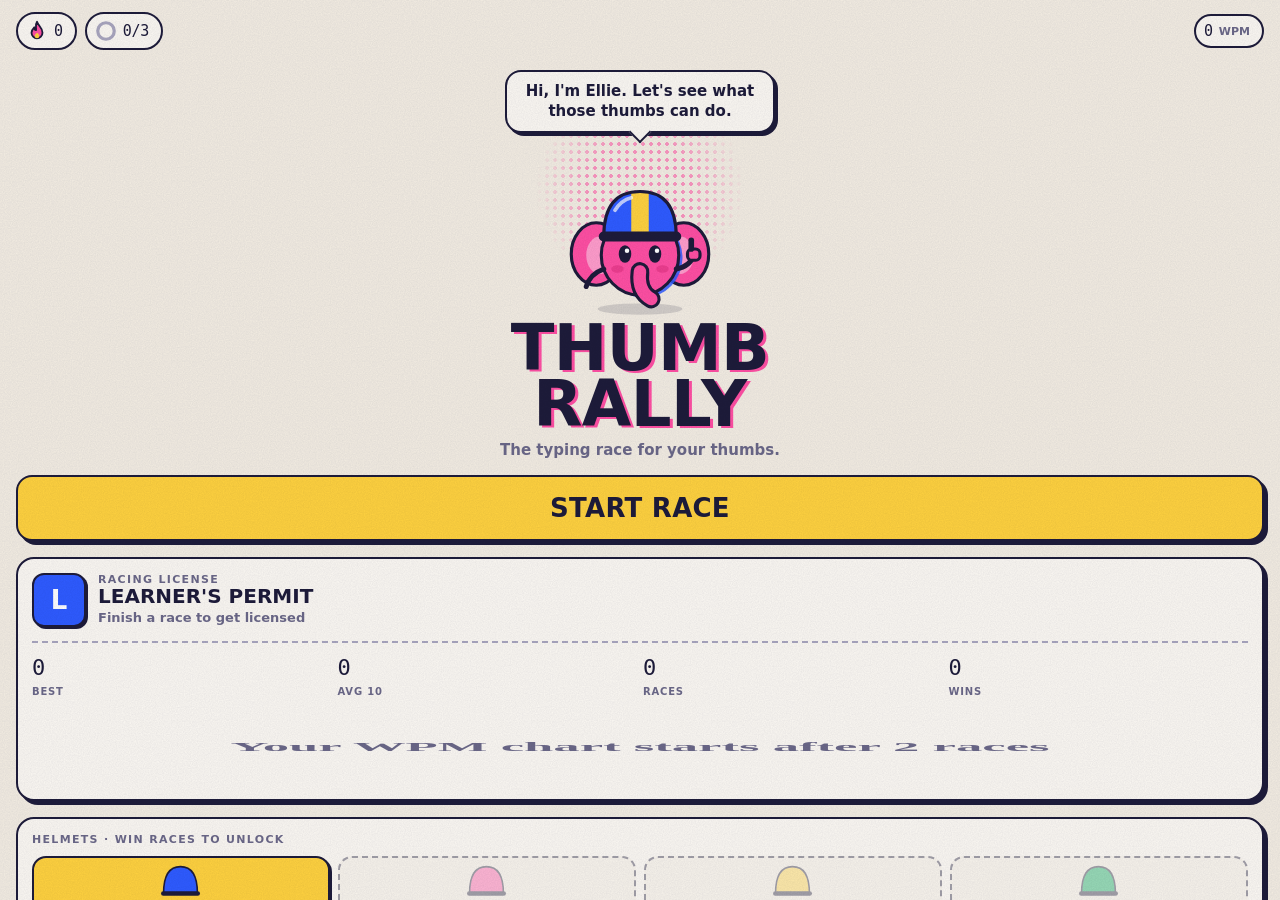
==== commit 733d241e: "Replace mascot with Ellie the elephant Co-Authored-By: Claude Opus 5.5 <noreply@anthropic.com> Claud" ====
--- a/rally/index.html
+++ b/rally/index.html
@@ -264,7 +264,7 @@
   const id=pick(list);S.recent=[id,...S.recent].slice(0,20);const[k,i]=id.split(':');let t=PACKS[k][+i];
   if(S.easy)t=t.toLowerCase().replace(/[^a-z ]/g,'').replace(/\s+/g,' ').trim();return t}
 
-// ---------- Thumbo, the mascot ----------
+// ---------- Ellie, the mascot ----------
 const HELMETS=[['Blue','#2E5BFF',0],['Pink','#FF4FA3',1],['Sun','#FFD23F',3],['Mint','#00A95C',5],['Tomato','#FF5A36',8],['Grape','#7B4DFF',12],['Ink','#1D1B3A',20],['Chrome','#C9CCD6',30]];
 const helmetColor=()=>HELMETS[S.color][1];
 function thumbo(mood='happy',hc=helmetColor()){
@@ -281,24 +281,27 @@
     up:`<path d="M31 100 Q18 90 16 76" fill="none" stroke="${I}" stroke-width="4" stroke-linecap="round"/><path d="M89 100 Q102 90 104 76" fill="none" stroke="${I}" stroke-width="4" stroke-linecap="round"/><circle cx="16" cy="74" r="4.5" fill="var(--pink)" stroke="${I}" stroke-width="2.5"/><circle cx="104" cy="74" r="4.5" fill="var(--pink)" stroke="${I}" stroke-width="2.5"/>`,
     down:`<path d="M31 106 Q25 118 25 126" fill="none" stroke="${I}" stroke-width="4" stroke-linecap="round"/><path d="M89 106 Q95 118 95 126" fill="none" stroke="${I}" stroke-width="4" stroke-linecap="round"/>`,
     cross:`<path d="M33 112 Q60 124 86 106" fill="none" stroke="${I}" stroke-width="4" stroke-linecap="round"/><path d="M87 112 Q60 124 34 106" fill="none" stroke="${I}" stroke-width="4" stroke-linecap="round"/>`}[F.arms];
-  return `<svg viewBox="0 0 120 140"><defs><clipPath id="hc"><path d="M27 74 Q27 22 60 22 Q93 22 93 74Z"/></clipPath></defs>
-  <ellipse cx="60" cy="134" rx="32" ry="5" fill="${I}" opacity=".15"/>
-  <rect x="33.5" y="35.5" width="60" height="96" rx="30" fill="var(--blue)" opacity=".85"/>
-  <rect x="30" y="33" width="60" height="96" rx="30" fill="var(--pink)" stroke="${I}" stroke-width="2.5"/>
-  <ellipse cx="41" cy="103" rx="5" ry="3" fill="#E0307F" opacity=".55"/><ellipse cx="79" cy="103" rx="5" ry="3" fill="#E0307F" opacity=".55"/>
-  ${F.eyes}${F.mouth}${A}
-  <path d="M27 74 Q27 22 60 22 Q93 22 93 74Z" fill="${hc}"/>
-  <rect x="53" y="20" width="14" height="56" fill="${stripe}" clip-path="url(#hc)"/>
-  <path d="M27 74 Q27 22 60 22 Q93 22 93 74Z" fill="none" stroke="${I}" stroke-width="2.5"/>
-  <path d="M38 40 Q44 31 53 29" fill="none" stroke="#fff" stroke-width="3" stroke-linecap="round" opacity=".7"/>
-  <rect x="22" y="70" width="76" height="9" rx="4.5" fill="${I}"/>
+  const T={cheer:'M60 106 Q60 120 72 116 Q81 112 80 100',shock:'M60 106 Q60 120 72 116 Q81 112 80 100',sad:'M60 106 Q61 122 58 134'}[mood]||'M60 106 Q58 122 69 128';
+  const H='M31 78 Q31 42 60 42 Q89 42 89 78Z';
+  return `<svg viewBox="0 0 120 140"><defs><clipPath id="hc"><path d="${H}"/></clipPath></defs>
+  <ellipse cx="60" cy="136" rx="34" ry="4.5" fill="${I}" opacity=".15"/>
+  <ellipse cx="25" cy="92" rx="20" ry="25" fill="var(--pink)" stroke="${I}" stroke-width="2.5"/><ellipse cx="28" cy="93" rx="11" ry="15" fill="#FF9CCB"/>
+  <ellipse cx="95" cy="92" rx="20" ry="25" fill="var(--pink)" stroke="${I}" stroke-width="2.5"/><ellipse cx="92" cy="93" rx="11" ry="15" fill="#FF9CCB"/>
+  <ellipse cx="63" cy="95" rx="31" ry="32" fill="var(--blue)" opacity=".85"/>
+  <ellipse cx="60" cy="93" rx="31" ry="32" fill="var(--pink)" stroke="${I}" stroke-width="2.5"/>
+  <ellipse cx="42" cy="104" rx="5" ry="3" fill="#E0307F" opacity=".55"/><ellipse cx="78" cy="104" rx="5" ry="3" fill="#E0307F" opacity=".55"/>
+  ${F.eyes}${A}
+  <path d="${T}" fill="none" stroke="${I}" stroke-width="15" stroke-linecap="round"/><path d="${T}" fill="none" stroke="var(--pink)" stroke-width="10" stroke-linecap="round"/>
+  <path d="${H}" fill="${hc}"/><rect x="53" y="40" width="14" height="40" fill="${stripe}" clip-path="url(#hc)"/>
+  <path d="${H}" fill="none" stroke="${I}" stroke-width="2.5"/><path d="M40 57 Q45 49 53 47" fill="none" stroke="#fff" stroke-width="3" stroke-linecap="round" opacity=".7"/>
+  <rect x="27" y="74" width="66" height="8" rx="4" fill="${I}"/>
   </svg>`}
-const mini=mood=>thumbo(mood).replace('viewBox="0 0 120 140"','viewBox="18 16 84 104"');
+const mini=mood=>thumbo(mood).replace('viewBox="0 0 120 140"','viewBox="2 38 116 100"');
 
 // ---------- voice ----------
 const LINES={
   idle:["Thumbs warmed up? Let's ride.","Grandma Gigi has been practicing. Just saying.","One race. Then another. Then another.","I believe in your thumbs. Mostly.","The bots are talking trash about you.","Hydrate. Stretch. Destroy."],
-  first:["Hi, I'm Thumbo. Let's see what those thumbs can do."],
+  first:["Hi, I'm Ellie. Let's see what those thumbs can do."],
   risk:["Your {n} day streak is sweating. One race saves it.","Don't let the {n} day streak die like this."],
   done:["Daily goal done. Okay, show off.","Three races today. Your thumbs deserve a nap."],
   p1:["First place! Your thumbs should go pro.","Did you even blink? Unreal.","You ARE the podium.","Bots in shambles. Respect."],
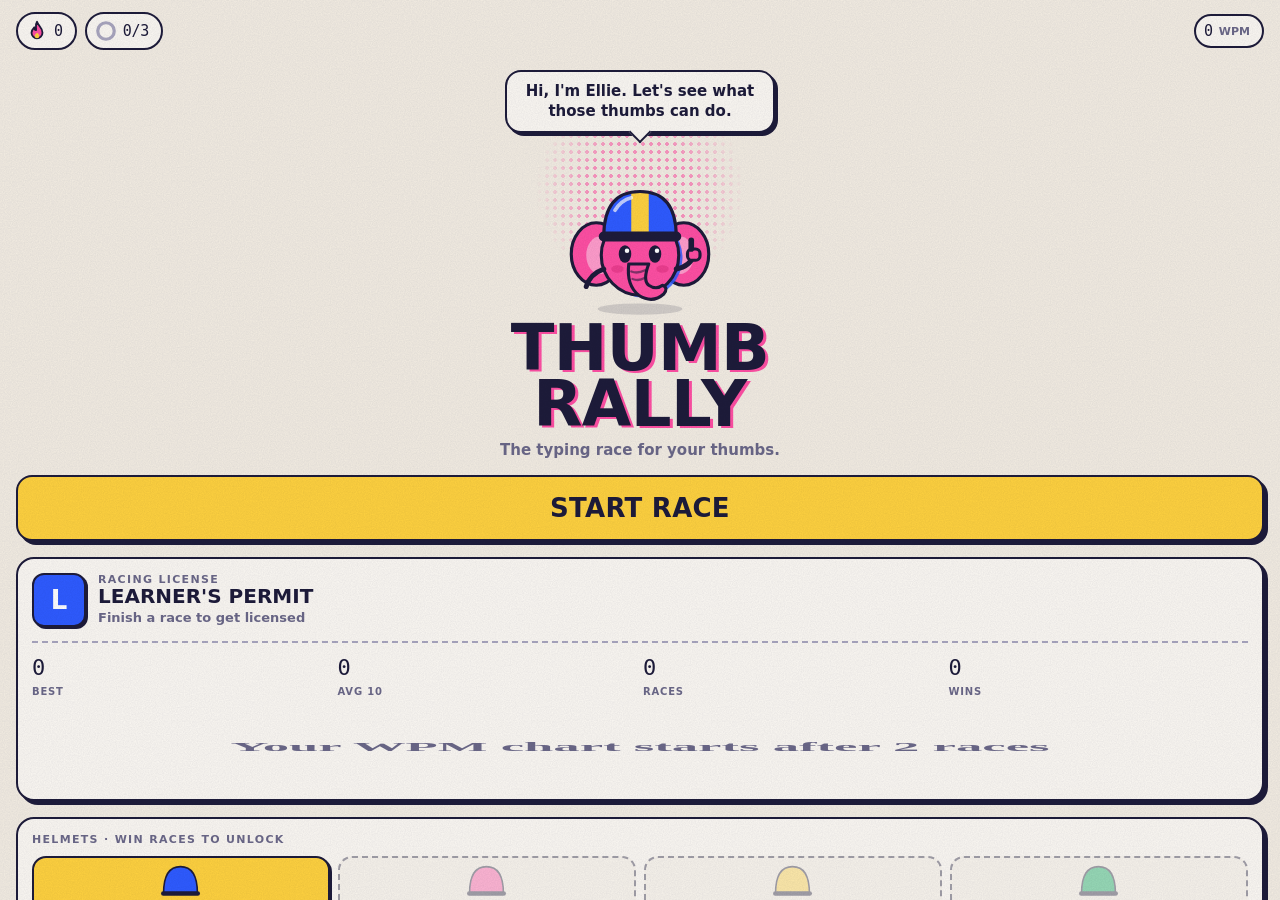
==== commit 90e19bcc: "Redraw Ellie's trunk as a curled, tapered shape Co-Authored-By: Claude Opus 5.5 <noreply@anthropic.c" ====
--- a/rally/index.html
+++ b/rally/index.html
@@ -281,7 +281,7 @@
     up:`<path d="M31 100 Q18 90 16 76" fill="none" stroke="${I}" stroke-width="4" stroke-linecap="round"/><path d="M89 100 Q102 90 104 76" fill="none" stroke="${I}" stroke-width="4" stroke-linecap="round"/><circle cx="16" cy="74" r="4.5" fill="var(--pink)" stroke="${I}" stroke-width="2.5"/><circle cx="104" cy="74" r="4.5" fill="var(--pink)" stroke="${I}" stroke-width="2.5"/>`,
     down:`<path d="M31 106 Q25 118 25 126" fill="none" stroke="${I}" stroke-width="4" stroke-linecap="round"/><path d="M89 106 Q95 118 95 126" fill="none" stroke="${I}" stroke-width="4" stroke-linecap="round"/>`,
     cross:`<path d="M33 112 Q60 124 86 106" fill="none" stroke="${I}" stroke-width="4" stroke-linecap="round"/><path d="M87 112 Q60 124 34 106" fill="none" stroke="${I}" stroke-width="4" stroke-linecap="round"/>`}[F.arms];
-  const T={cheer:'M60 106 Q60 120 72 116 Q81 112 80 100',shock:'M60 106 Q60 120 72 116 Q81 112 80 100',sad:'M60 106 Q61 122 58 134'}[mood]||'M60 106 Q58 122 69 128';
+  const T={cheer:'M51 100 Q47 113 58 117 Q72 121 81 105 Q83 98 78 97 Q75 107 66 108 Q61 107 67 100Z',shock:'M51 100 Q47 113 58 117 Q72 121 81 105 Q83 98 78 97 Q75 107 66 108 Q61 107 67 100Z',sad:'M51 100 Q49 120 54 129 Q57 134 61 131 Q63 127 61 121 Q62 111 67 100Z'}[mood]||'M51 100 Q49 117 59 125 Q70 132 79 124 Q83 119 78 117 Q73 121 67 117 Q62 113 67 100Z';
   const H='M31 78 Q31 42 60 42 Q89 42 89 78Z';
   return `<svg viewBox="0 0 120 140"><defs><clipPath id="hc"><path d="${H}"/></clipPath></defs>
   <ellipse cx="60" cy="136" rx="34" ry="4.5" fill="${I}" opacity=".15"/>
@@ -291,7 +291,7 @@
   <ellipse cx="60" cy="93" rx="31" ry="32" fill="var(--pink)" stroke="${I}" stroke-width="2.5"/>
   <ellipse cx="42" cy="104" rx="5" ry="3" fill="#E0307F" opacity=".55"/><ellipse cx="78" cy="104" rx="5" ry="3" fill="#E0307F" opacity=".55"/>
   ${F.eyes}${A}
-  <path d="${T}" fill="none" stroke="${I}" stroke-width="15" stroke-linecap="round"/><path d="${T}" fill="none" stroke="var(--pink)" stroke-width="10" stroke-linecap="round"/>
+  <path d="${T}" fill="var(--pink)" stroke="${I}" stroke-width="2.5" stroke-linejoin="round"/><path d="M53 106 Q58 108 64 105 M54 112 Q59 114 64 111" fill="none" stroke="${I}" stroke-width="1.8" stroke-linecap="round" opacity=".55"/>
   <path d="${H}" fill="${hc}"/><rect x="53" y="40" width="14" height="40" fill="${stripe}" clip-path="url(#hc)"/>
   <path d="${H}" fill="none" stroke="${I}" stroke-width="2.5"/><path d="M40 57 Q45 49 53 47" fill="none" stroke="#fff" stroke-width="3" stroke-linecap="round" opacity=".7"/>
   <rect x="27" y="74" width="66" height="8" rx="4" fill="${I}"/>
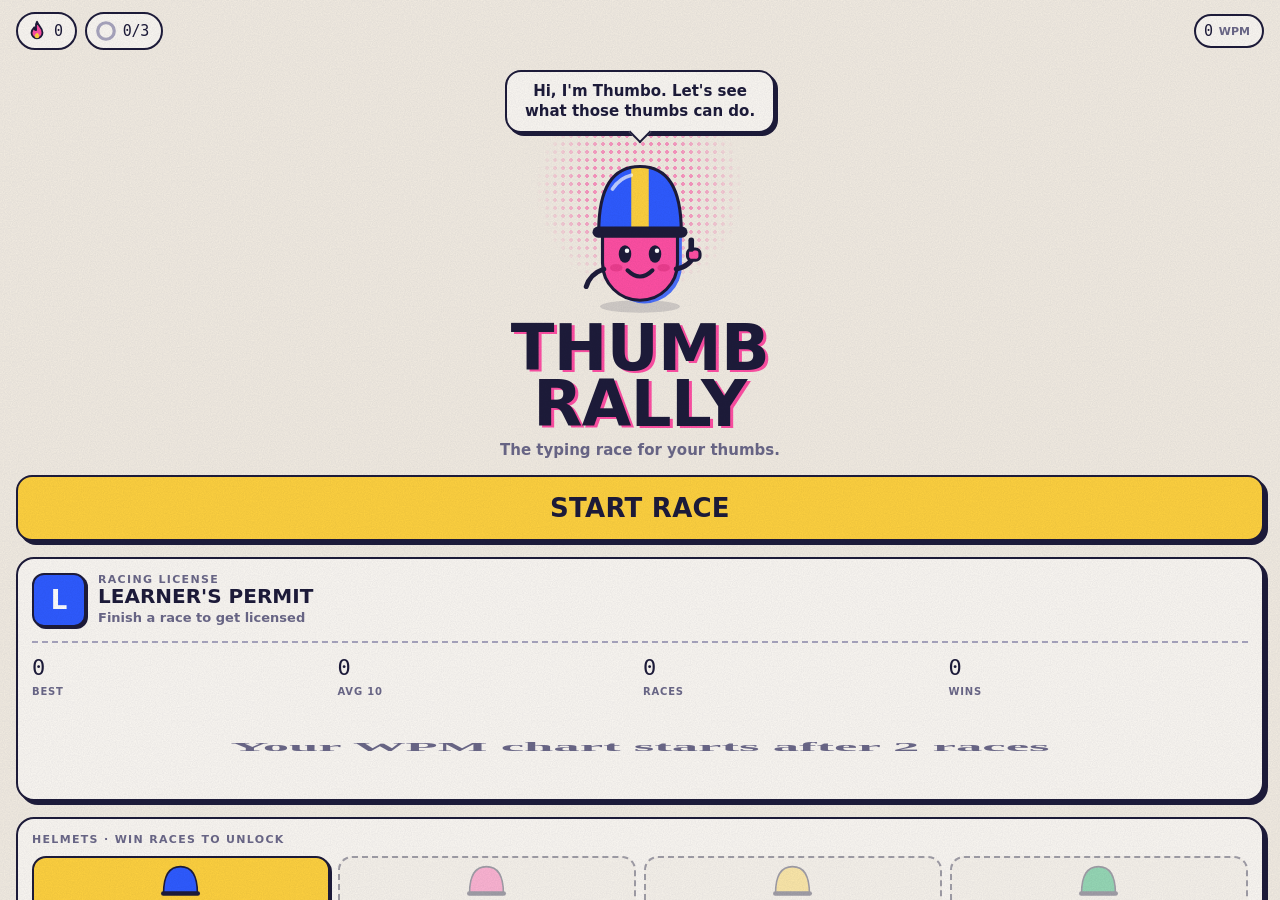
==== commit 6c27d548: "Bring back Thumbo as the mascot Co-Authored-By: Claude Opus 5.5 <noreply@anthropic.com> Claude-Sessi" ====
--- a/rally/index.html
+++ b/rally/index.html
@@ -264,7 +264,7 @@
   const id=pick(list);S.recent=[id,...S.recent].slice(0,20);const[k,i]=id.split(':');let t=PACKS[k][+i];
   if(S.easy)t=t.toLowerCase().replace(/[^a-z ]/g,'').replace(/\s+/g,' ').trim();return t}
 
-// ---------- Ellie, the mascot ----------
+// ---------- Thumbo, the mascot ----------
 const HELMETS=[['Blue','#2E5BFF',0],['Pink','#FF4FA3',1],['Sun','#FFD23F',3],['Mint','#00A95C',5],['Tomato','#FF5A36',8],['Grape','#7B4DFF',12],['Ink','#1D1B3A',20],['Chrome','#C9CCD6',30]];
 const helmetColor=()=>HELMETS[S.color][1];
 function thumbo(mood='happy',hc=helmetColor()){
@@ -281,27 +281,24 @@
     up:`<path d="M31 100 Q18 90 16 76" fill="none" stroke="${I}" stroke-width="4" stroke-linecap="round"/><path d="M89 100 Q102 90 104 76" fill="none" stroke="${I}" stroke-width="4" stroke-linecap="round"/><circle cx="16" cy="74" r="4.5" fill="var(--pink)" stroke="${I}" stroke-width="2.5"/><circle cx="104" cy="74" r="4.5" fill="var(--pink)" stroke="${I}" stroke-width="2.5"/>`,
     down:`<path d="M31 106 Q25 118 25 126" fill="none" stroke="${I}" stroke-width="4" stroke-linecap="round"/><path d="M89 106 Q95 118 95 126" fill="none" stroke="${I}" stroke-width="4" stroke-linecap="round"/>`,
     cross:`<path d="M33 112 Q60 124 86 106" fill="none" stroke="${I}" stroke-width="4" stroke-linecap="round"/><path d="M87 112 Q60 124 34 106" fill="none" stroke="${I}" stroke-width="4" stroke-linecap="round"/>`}[F.arms];
-  const T={cheer:'M51 100 Q47 113 58 117 Q72 121 81 105 Q83 98 78 97 Q75 107 66 108 Q61 107 67 100Z',shock:'M51 100 Q47 113 58 117 Q72 121 81 105 Q83 98 78 97 Q75 107 66 108 Q61 107 67 100Z',sad:'M51 100 Q49 120 54 129 Q57 134 61 131 Q63 127 61 121 Q62 111 67 100Z'}[mood]||'M51 100 Q49 117 59 125 Q70 132 79 124 Q83 119 78 117 Q73 121 67 117 Q62 113 67 100Z';
-  const H='M31 78 Q31 42 60 42 Q89 42 89 78Z';
-  return `<svg viewBox="0 0 120 140"><defs><clipPath id="hc"><path d="${H}"/></clipPath></defs>
-  <ellipse cx="60" cy="136" rx="34" ry="4.5" fill="${I}" opacity=".15"/>
-  <ellipse cx="25" cy="92" rx="20" ry="25" fill="var(--pink)" stroke="${I}" stroke-width="2.5"/><ellipse cx="28" cy="93" rx="11" ry="15" fill="#FF9CCB"/>
-  <ellipse cx="95" cy="92" rx="20" ry="25" fill="var(--pink)" stroke="${I}" stroke-width="2.5"/><ellipse cx="92" cy="93" rx="11" ry="15" fill="#FF9CCB"/>
-  <ellipse cx="63" cy="95" rx="31" ry="32" fill="var(--blue)" opacity=".85"/>
-  <ellipse cx="60" cy="93" rx="31" ry="32" fill="var(--pink)" stroke="${I}" stroke-width="2.5"/>
-  <ellipse cx="42" cy="104" rx="5" ry="3" fill="#E0307F" opacity=".55"/><ellipse cx="78" cy="104" rx="5" ry="3" fill="#E0307F" opacity=".55"/>
-  ${F.eyes}${A}
-  <path d="${T}" fill="var(--pink)" stroke="${I}" stroke-width="2.5" stroke-linejoin="round"/><path d="M53 106 Q58 108 64 105 M54 112 Q59 114 64 111" fill="none" stroke="${I}" stroke-width="1.8" stroke-linecap="round" opacity=".55"/>
-  <path d="${H}" fill="${hc}"/><rect x="53" y="40" width="14" height="40" fill="${stripe}" clip-path="url(#hc)"/>
-  <path d="${H}" fill="none" stroke="${I}" stroke-width="2.5"/><path d="M40 57 Q45 49 53 47" fill="none" stroke="#fff" stroke-width="3" stroke-linecap="round" opacity=".7"/>
-  <rect x="27" y="74" width="66" height="8" rx="4" fill="${I}"/>
+  return `<svg viewBox="0 0 120 140"><defs><clipPath id="hc"><path d="M27 74 Q27 22 60 22 Q93 22 93 74Z"/></clipPath></defs>
+  <ellipse cx="60" cy="134" rx="32" ry="5" fill="${I}" opacity=".15"/>
+  <rect x="33.5" y="35.5" width="60" height="96" rx="30" fill="var(--blue)" opacity=".85"/>
+  <rect x="30" y="33" width="60" height="96" rx="30" fill="var(--pink)" stroke="${I}" stroke-width="2.5"/>
+  <ellipse cx="41" cy="103" rx="5" ry="3" fill="#E0307F" opacity=".55"/><ellipse cx="79" cy="103" rx="5" ry="3" fill="#E0307F" opacity=".55"/>
+  ${F.eyes}${F.mouth}${A}
+  <path d="M27 74 Q27 22 60 22 Q93 22 93 74Z" fill="${hc}"/>
+  <rect x="53" y="20" width="14" height="56" fill="${stripe}" clip-path="url(#hc)"/>
+  <path d="M27 74 Q27 22 60 22 Q93 22 93 74Z" fill="none" stroke="${I}" stroke-width="2.5"/>
+  <path d="M38 40 Q44 31 53 29" fill="none" stroke="#fff" stroke-width="3" stroke-linecap="round" opacity=".7"/>
+  <rect x="22" y="70" width="76" height="9" rx="4.5" fill="${I}"/>
   </svg>`}
-const mini=mood=>thumbo(mood).replace('viewBox="0 0 120 140"','viewBox="2 38 116 100"');
+const mini=mood=>thumbo(mood).replace('viewBox="0 0 120 140"','viewBox="18 16 84 104"');
 
 // ---------- voice ----------
 const LINES={
   idle:["Thumbs warmed up? Let's ride.","Grandma Gigi has been practicing. Just saying.","One race. Then another. Then another.","I believe in your thumbs. Mostly.","The bots are talking trash about you.","Hydrate. Stretch. Destroy."],
-  first:["Hi, I'm Ellie. Let's see what those thumbs can do."],
+  first:["Hi, I'm Thumbo. Let's see what those thumbs can do."],
   risk:["Your {n} day streak is sweating. One race saves it.","Don't let the {n} day streak die like this."],
   done:["Daily goal done. Okay, show off.","Three races today. Your thumbs deserve a nap."],
   p1:["First place! Your thumbs should go pro.","Did you even blink? Unreal.","You ARE the podium.","Bots in shambles. Respect."],
